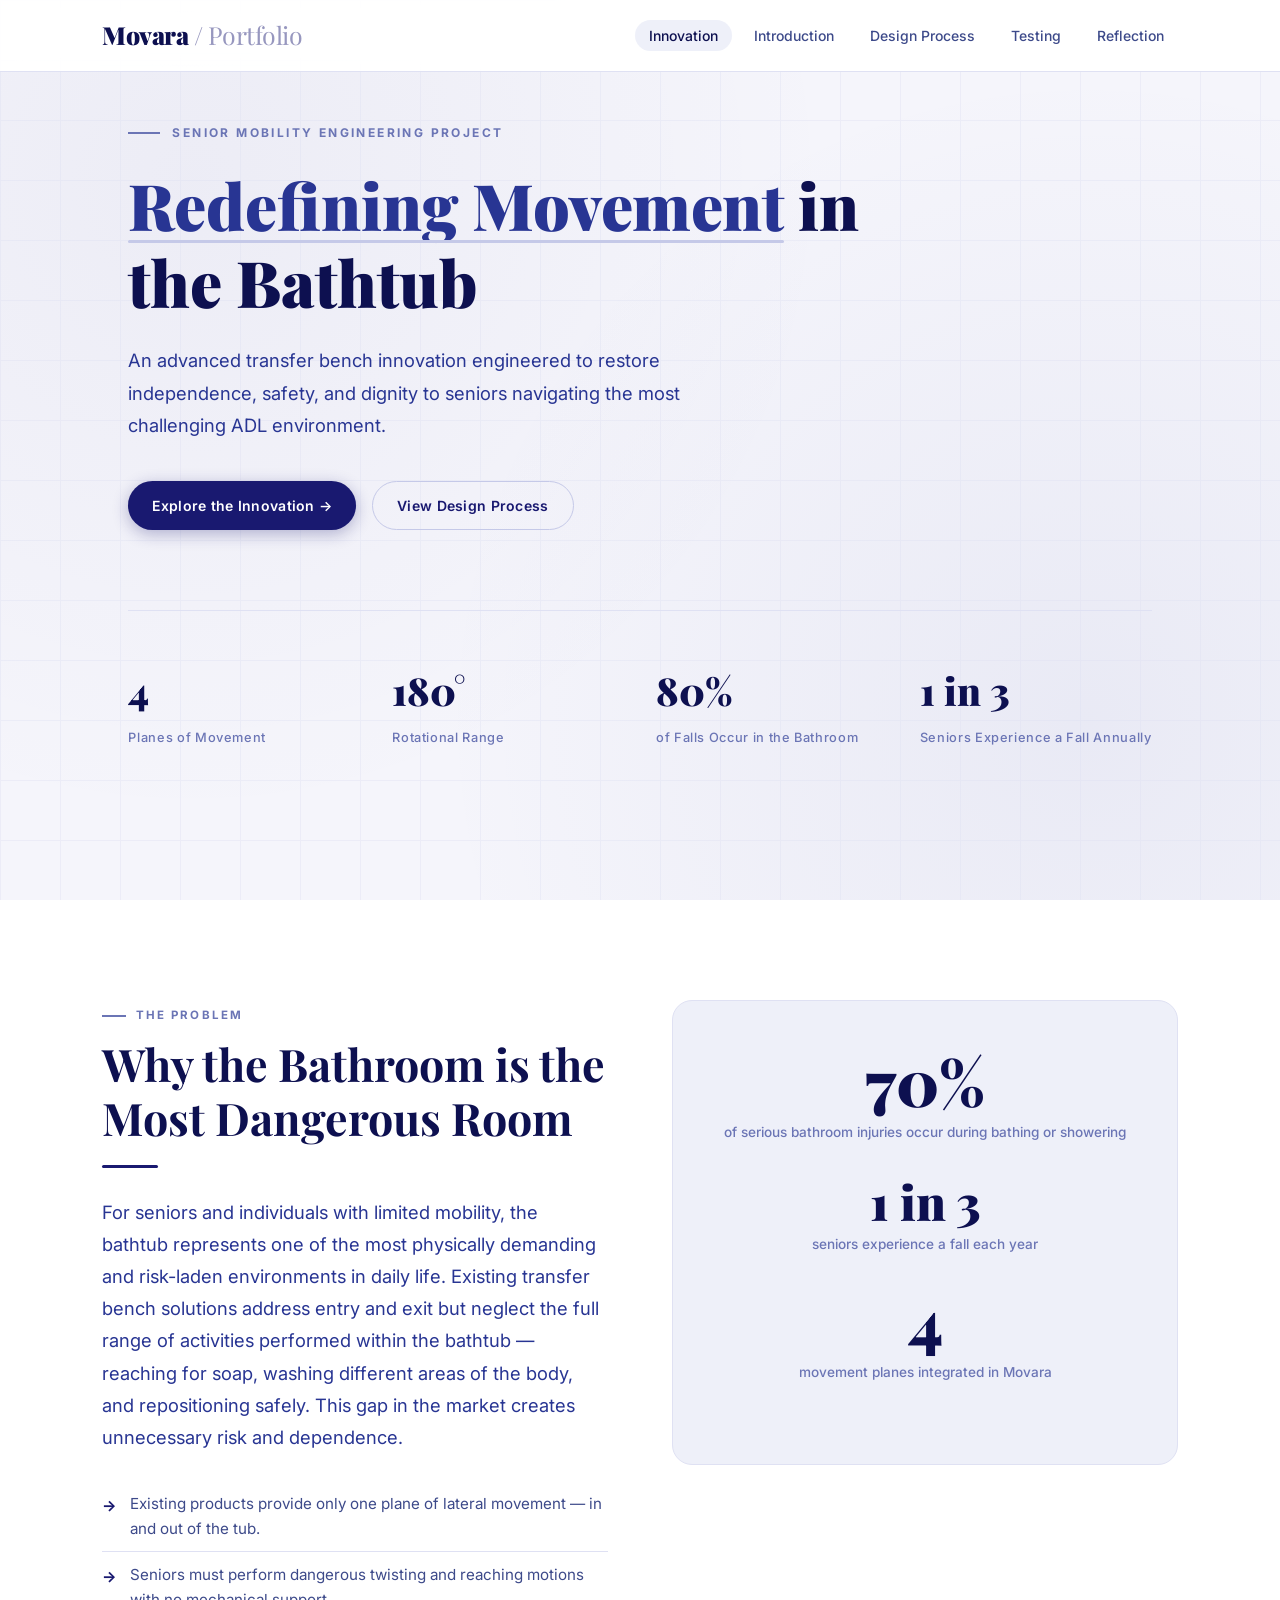
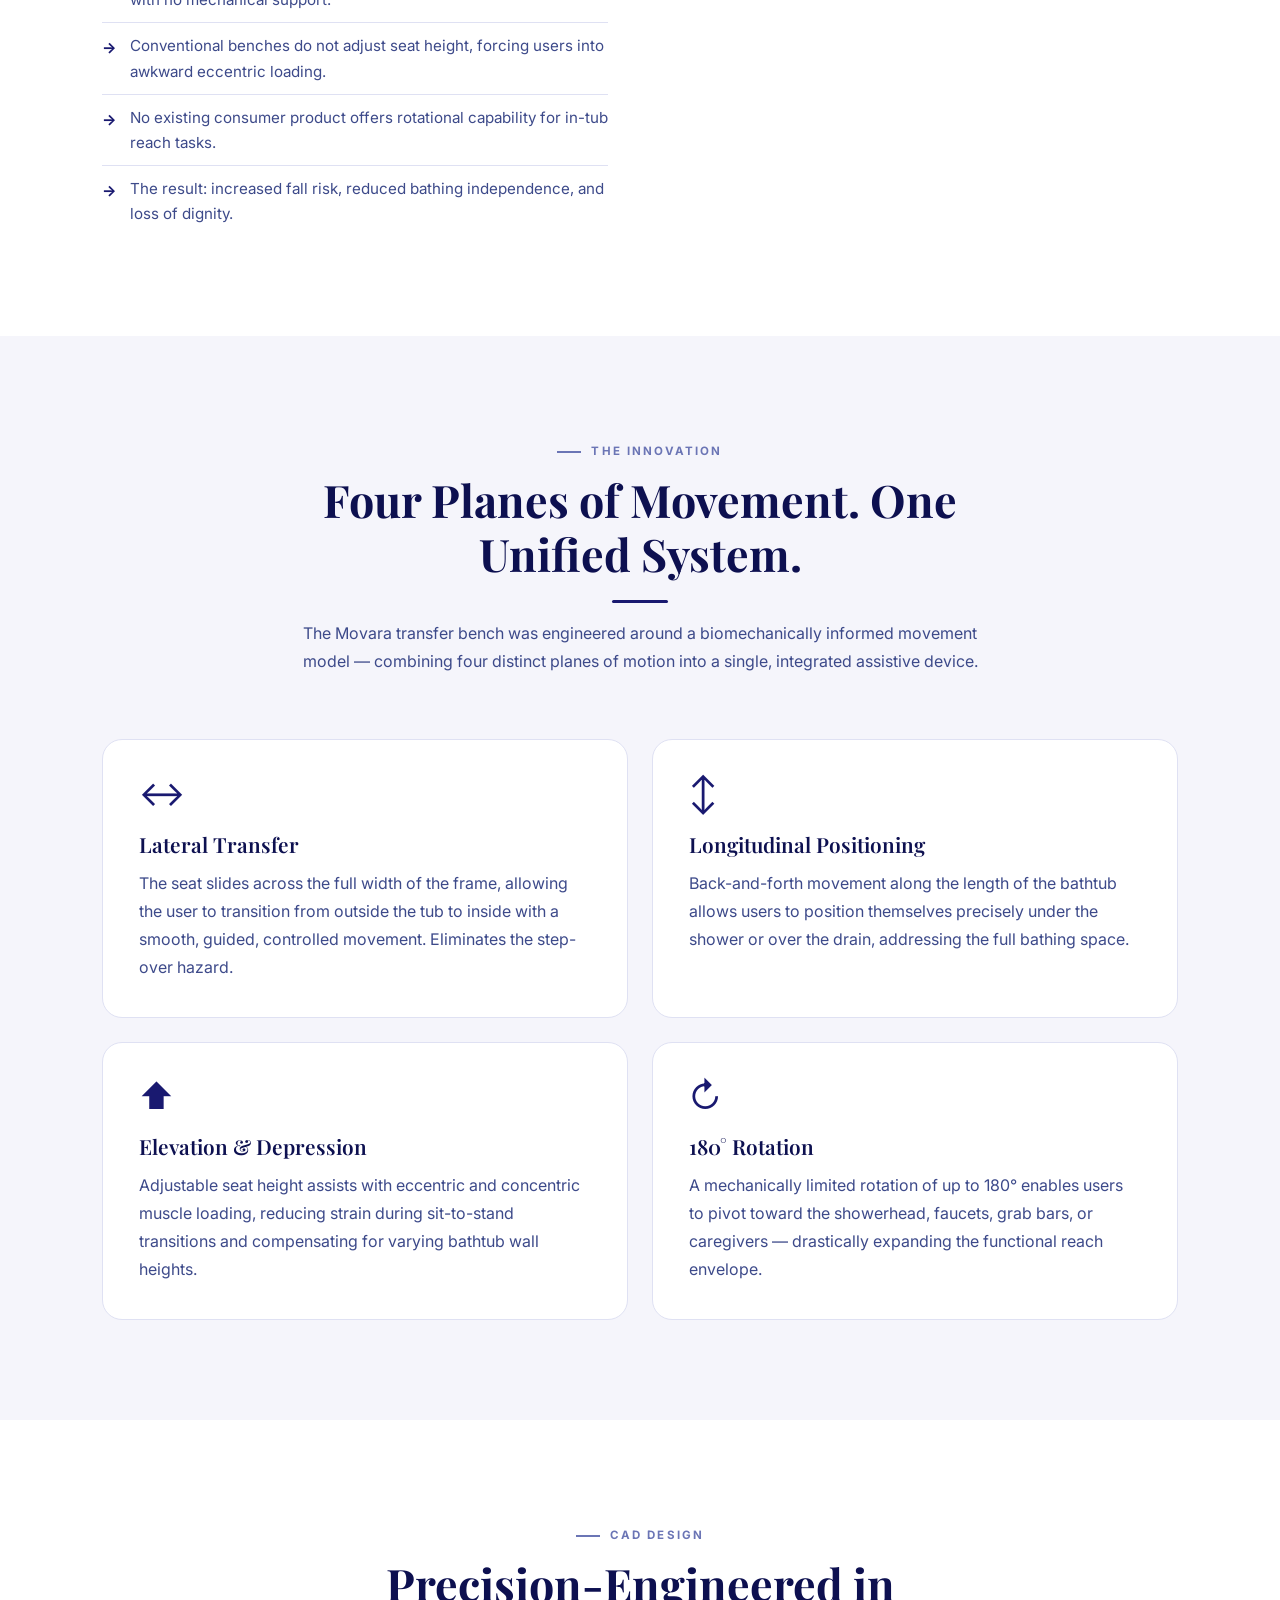
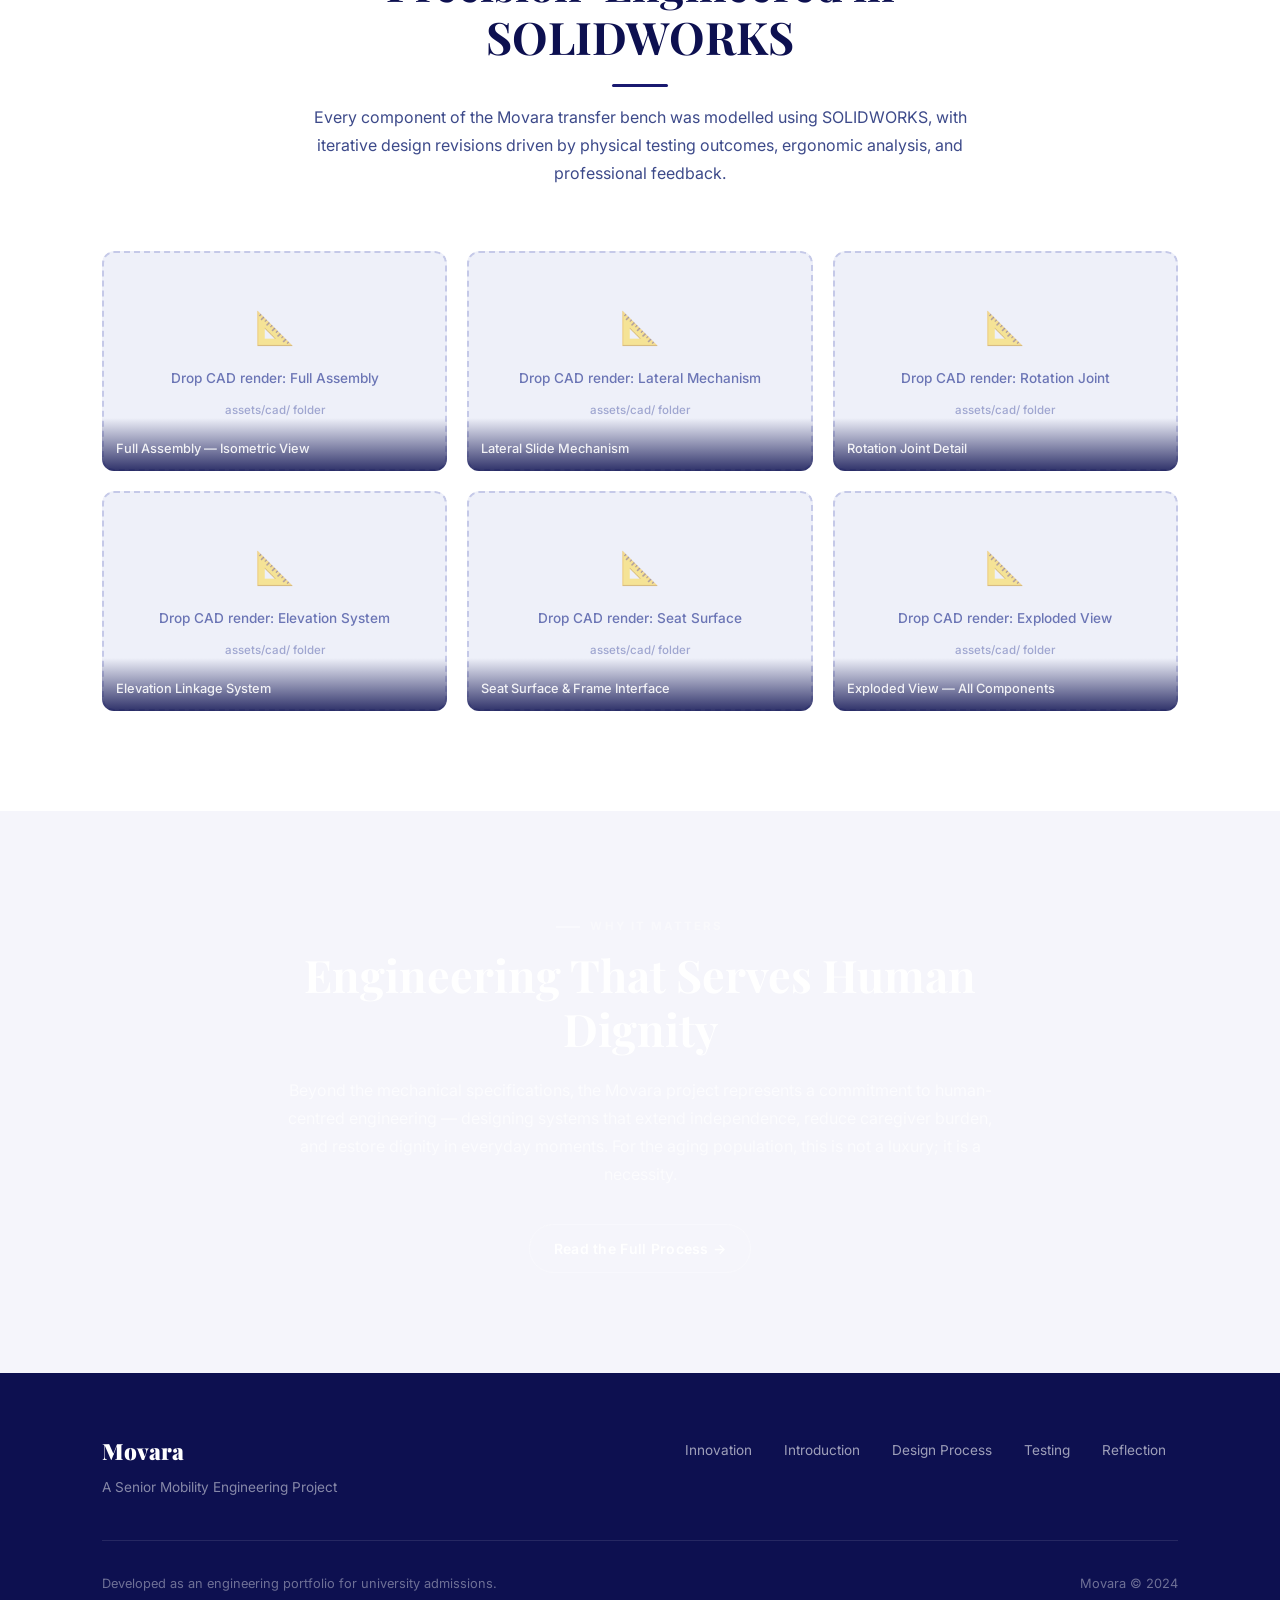
==== index.html @ e0eca7f0 "push 1" ====
<!DOCTYPE html>
<html lang="en">
<head>
  <meta charset="UTF-8" />
  <meta name="viewport" content="width=device-width, initial-scale=1.0" />
  <title>Movara — Advanced Bathtub Transfer Bench Innovation</title>
  <meta name="description" content="An advanced bathtub transfer bench providing lateral, longitudinal, elevation, and rotational movement to support senior mobility and independence." />
  <link rel="stylesheet" href="css/styles.css" />
  <style>
    /* ── Page 1 Specific Styles ── */
    .movement-grid { display: grid; grid-template-columns: repeat(2, 1fr); gap: 24px; }
    .movement-card {
      background: var(--white);
      border: 1px solid var(--border-soft);
      border-radius: var(--radius-lg);
      padding: 36px;
      position: relative;
      overflow: hidden;
      transition: transform 0.3s, box-shadow 0.3s;
    }
    .movement-card::before {
      content: '';
      position: absolute;
      top: 0; left: 0; right: 0;
      height: 3px;
      background: var(--midnight);
      transform: scaleX(0);
      transform-origin: left;
      transition: transform 0.4s ease;
    }
    .movement-card:hover::before { transform: scaleX(1); }
    .movement-card:hover { transform: translateY(-6px); box-shadow: var(--shadow-lg); }
    .movement-icon {
      font-size: 2.2rem;
      margin-bottom: 20px;
      display: block;
      line-height: 1;
    }
    .movement-card h3 { font-size: 1.3rem; margin-bottom: 12px; }

    .cad-gallery { display: grid; grid-template-columns: repeat(3, 1fr); gap: 20px; }
    .cad-item { position: relative; border-radius: var(--radius-md); overflow: hidden; }
    .cad-item img { width: 100%; height: 220px; object-fit: cover; display: block; }
    .cad-item .img-placeholder { height: 220px; }
    .cad-caption {
      position: absolute;
      bottom: 0; left: 0; right: 0;
      background: linear-gradient(transparent, rgba(13,16,80,0.85));
      color: rgba(255,255,255,0.9);
      font-size: 0.8rem;
      font-weight: 500;
      padding: 20px 14px 12px;
    }

    .problem-layout { display: grid; grid-template-columns: 1fr 1fr; gap: 64px; align-items: start; }
    .problem-visual {
      background: var(--bg-card);
      border: 1px solid var(--border-soft);
      border-radius: var(--radius-lg);
      padding: 48px 36px;
      text-align: center;
    }
    .problem-visual .big-num {
      font-family: var(--font-serif);
      font-size: 4rem;
      font-weight: 900;
      color: var(--midnight-deep);
      display: block;
      line-height: 1;
    }
    .problem-visual .big-label {
      font-size: 0.85rem;
      color: var(--muted);
      font-weight: 500;
      margin-top: 8px;
      margin-bottom: 32px;
    }

    .why-section {
      background: var(--midnight-deep);
      color: rgba(255,255,255,0.85);
      padding: var(--section-pad) 0;
    }
    .why-section h2 { color: #fff; }
    .why-section p  { color: rgba(255,255,255,0.65); }
    .why-section .section-label { color: rgba(255,255,255,0.4); }
    .why-section .section-label::before { background: rgba(255,255,255,0.4); }
    .why-section .btn-outline { color: #fff; border-color: rgba(255,255,255,0.3); }
    .why-section .btn-outline:hover { background: rgba(255,255,255,0.1); border-color: rgba(255,255,255,0.6); }

    @media (max-width: 768px) {
      .movement-grid, .cad-gallery, .problem-layout { grid-template-columns: 1fr; }
      .cad-gallery { grid-template-columns: repeat(2, 1fr); }
    }
    @media (max-width: 480px) { .cad-gallery { grid-template-columns: 1fr; } }
  </style>
</head>
<body>
  <nav id="nav" role="navigation" aria-label="Main navigation"></nav>

  <!-- HERO -->
  <section class="hero" id="home">
    <div class="hero-bg-pattern"></div>
    <div class="hero-grid-pattern"></div>
    <div class="container hero-content">
      <div class="hero-eyebrow" id="hero-eyebrow">Senior Mobility Engineering Project</div>
      <h1 id="hero-headline">Loading…</h1>
      <p class="lead hero-lead" id="hero-subheadline"></p>
      <div class="hero-cta" id="hero-cta"></div>
      <div class="hero-stats" id="hero-stats"></div>
    </div>
  </section>

  <!-- THE PROBLEM -->
  <section id="problem">
    <div class="container">
      <div class="problem-layout">
        <div data-reveal>
          <span class="section-label" id="problem-label"></span>
          <h2 id="problem-heading"></h2>
          <div class="divider left" style="margin-bottom:28px"></div>
          <p id="problem-body" class="lead" style="margin-bottom:28px;"></p>
          <ul class="feature-list" id="problem-points"></ul>
        </div>
        <div class="problem-visual" data-reveal data-reveal-delay="2">
          <span class="big-num" data-counter="80" data-suffix="%">0%</span>
          <p class="big-label">of serious bathroom injuries occur during bathing or showering</p>
          <span class="big-num" data-counter="1" data-suffix=" in 3" style="font-size:3rem">0</span>
          <p class="big-label">seniors experience a fall each year</p>
          <span class="big-num" data-counter="4">0</span>
          <p class="big-label">movement planes integrated in Movara</p>
        </div>
      </div>
    </div>
  </section>

  <!-- THE INNOVATION — 4 Movements -->
  <section id="innovation" style="background: var(--bg-soft);">
    <div class="container">
      <div class="section-header" data-reveal>
        <span class="section-label" id="movements-label"></span>
        <h2 id="movements-heading"></h2>
        <div class="divider"></div>
        <p id="movements-intro"></p>
      </div>
      <div class="movement-grid" id="movements-grid"></div>
    </div>
  </section>

  <!-- CAD Gallery -->
  <section id="cad">
    <div class="container">
      <div class="section-header" data-reveal>
        <span class="section-label" id="cad-label"></span>
        <h2 id="cad-heading"></h2>
        <div class="divider"></div>
        <p id="cad-body"></p>
      </div>
      <div class="cad-gallery" id="cad-gallery"></div>
    </div>
  </section>

  <!-- WHY IT MATTERS -->
  <section class="why-section" id="why">
    <div class="container">
      <div style="max-width:720px; margin:0 auto; text-align:center;" data-reveal>
        <span class="section-label" id="why-label"></span>
        <h2 id="why-heading" style="margin-bottom:20px;"></h2>
        <p id="why-body" style="margin-bottom:36px;"></p>
        <div id="why-cta"></div>
      </div>
    </div>
  </section>

  <footer id="footer"></footer>

  <script src="js/nav.js"></script>
  <script src="js/loader.js"></script>
  <script>
    buildNav('index.html');
    buildFooter();

    fetch('data/page1.json')
      .then(r => r.json())
      .then(d => {
        document.title = d.meta.title;
        document.querySelector('meta[name="description"]').content = d.meta.description;

        // Hero
        document.getElementById('hero-eyebrow').textContent = d.hero.eyebrow;
        document.getElementById('hero-headline').innerHTML =
          d.hero.headline.replace(/([A-Z][a-z]+ [A-Z][a-z]+)/, '<em>$1</em>');
        document.getElementById('hero-subheadline').textContent = d.hero.subheadline;
        document.getElementById('hero-cta').innerHTML = `
          <a class="btn btn-primary" href="${d.hero.cta_primary.href}">${d.hero.cta_primary.label} →</a>
          <a class="btn btn-outline" href="${d.hero.cta_secondary.href}">${d.hero.cta_secondary.label}</a>
        `;
        document.getElementById('hero-stats').innerHTML = d.stats.map(s => `
          <div>
            <span class="hero-stat-num" data-counter="${s.value}" data-suffix="${s.suffix}">0</span>
            <span class="hero-stat-label">${s.label}</span>
          </div>
        `).join('');

        // Problem
        document.getElementById('problem-label').textContent = d.problem.section_label;
        document.getElementById('problem-heading').textContent = d.problem.heading;
        document.getElementById('problem-body').textContent = d.problem.body;
        document.getElementById('problem-points').innerHTML = d.problem.points.map(p => `<li>${p}</li>`).join('');

        // Movements
        document.getElementById('movements-label').textContent = d.movements.section_label;
        document.getElementById('movements-heading').textContent = d.movements.heading;
        document.getElementById('movements-intro').textContent = d.movements.intro;
        document.getElementById('movements-grid').innerHTML = d.movements.cards.map((c, i) => `
          <div class="movement-card" data-reveal data-reveal-delay="${i + 1}">
            <span class="movement-icon">${c.icon}</span>
            <h3>${c.title}</h3>
            <p>${c.description}</p>
          </div>
        `).join('');

        // CAD Gallery
        document.getElementById('cad-label').textContent = d.cad_gallery.section_label;
        document.getElementById('cad-heading').textContent = d.cad_gallery.heading;
        document.getElementById('cad-body').textContent = d.cad_gallery.body;
        document.getElementById('cad-gallery').innerHTML = d.cad_gallery.images.map(img => {
          const tryImg = `
            <div class="cad-item" data-reveal>
              <img src="${img.src}" alt="${img.caption}"
                   onerror="this.style.display='none';this.nextElementSibling.style.display='flex';"
                   style="height:220px;object-fit:cover;width:100%;" />
              <div class="img-placeholder" style="height:220px;display:none;">
                <span class="ph-icon">📐</span>
                <span>${img.placeholder}</span>
                <span style="font-size:0.72rem;opacity:0.6;">assets/cad/ folder</span>
              </div>
              <div class="cad-caption">${img.caption}</div>
            </div>`;
          return tryImg;
        }).join('');

        // Why
        document.getElementById('why-label').textContent = d.why_it_matters.section_label;
        document.getElementById('why-heading').textContent = d.why_it_matters.heading;
        document.getElementById('why-body').textContent = d.why_it_matters.body;
        document.getElementById('why-cta').innerHTML = `
          <a class="btn btn-outline" href="${d.why_it_matters.cta.href}">${d.why_it_matters.cta.label} →</a>`;

        // Re-init animations after DOM update
        initReveal();
        initCounters();
      })
      .catch(err => console.error('Failed to load page1.json:', err));
  </script>
</body>
</html>
---- css/styles.css ----
/* =========================================================
   MOVARA — Global Design System
   White background + Midnight Blue typography
   ========================================================= */

@import url('https://fonts.googleapis.com/css2?family=Playfair+Display:wght@400;600;700;900&family=Inter:wght@300;400;500;600;700&display=swap');

/* ── CSS Variables ──────────────────────────────────────── */
:root {
  --bg:           #ffffff;
  --bg-soft:      #f5f5fb;
  --bg-card:      #eef0f9;
  --midnight:     #191970;
  --midnight-deep:#0d1050;
  --midnight-mid: #283593;
  --midnight-lt:  #3d4a8a;
  --muted:        #6b75b5;
  --muted-lt:     #9ba3cf;
  --border:       #c5c9e8;
  --border-soft:  #dfe1f3;
  --accent:       #191970;
  --accent-hover: #0d1050;
  --white:        #ffffff;

  --font-serif: 'Playfair Display', Georgia, serif;
  --font-sans:  'Inter', system-ui, sans-serif;

  --radius-sm: 6px;
  --radius-md: 12px;
  --radius-lg: 20px;

  --shadow-sm: 0 2px 8px rgba(25,25,112,0.08);
  --shadow-md: 0 6px 24px rgba(25,25,112,0.12);
  --shadow-lg: 0 16px 48px rgba(25,25,112,0.16);

  --nav-h: 72px;
  --section-pad: 100px;
  --max-w: 1140px;
}

/* ── Reset ──────────────────────────────────────────────── */
*, *::before, *::after { box-sizing: border-box; margin: 0; padding: 0; }
html { scroll-behavior: smooth; font-size: 16px; }

body {
  font-family: var(--font-sans);
  background: var(--bg);
  color: var(--midnight);
  line-height: 1.65;
  -webkit-font-smoothing: antialiased;
}

img { max-width: 100%; display: block; }
a  { color: inherit; text-decoration: none; }

/* ── Typography ─────────────────────────────────────────── */
h1, h2, h3, h4, h5 {
  font-family: var(--font-serif);
  color: var(--midnight-deep);
  line-height: 1.2;
}
h1 { font-size: clamp(2.4rem, 5vw, 4rem); font-weight: 900; }
h2 { font-size: clamp(1.8rem, 3.5vw, 2.8rem); font-weight: 700; }
h3 { font-size: clamp(1.3rem, 2.5vw, 1.8rem); font-weight: 600; }
h4 { font-size: 1.15rem; font-weight: 600; }
h5 { font-size: 1rem; font-weight: 600; }

p  { color: var(--midnight-lt); font-size: 1.0rem; line-height: 1.75; }
p.lead { font-size: 1.15rem; color: var(--midnight-mid); font-weight: 400; }

.section-label {
  display: inline-block;
  font-family: var(--font-sans);
  font-size: 0.72rem;
  font-weight: 700;
  letter-spacing: 0.18em;
  text-transform: uppercase;
  color: var(--muted);
  margin-bottom: 0.75rem;
}
.section-label::before {
  content: '';
  display: inline-block;
  width: 24px; height: 2px;
  background: var(--muted);
  vertical-align: middle;
  margin-right: 10px;
}

/* ── Layout ─────────────────────────────────────────────── */
.container {
  max-width: var(--max-w);
  margin: 0 auto;
  padding: 0 32px;
}
section { padding: var(--section-pad) 0; }
section:nth-child(even) { background: var(--bg-soft); }

.two-col {
  display: grid;
  grid-template-columns: 1fr 1fr;
  gap: 48px;
  align-items: start;
}
.three-col {
  display: grid;
  grid-template-columns: repeat(3, 1fr);
  gap: 32px;
}
.four-col {
  display: grid;
  grid-template-columns: repeat(4, 1fr);
  gap: 24px;
}

/* ── Navigation ─────────────────────────────────────────── */
#nav {
  position: fixed;
  top: 0; left: 0; right: 0;
  height: var(--nav-h);
  background: rgba(255,255,255,0.95);
  backdrop-filter: blur(12px);
  -webkit-backdrop-filter: blur(12px);
  border-bottom: 1px solid var(--border-soft);
  z-index: 1000;
  display: flex;
  align-items: center;
}
#nav .container {
  display: flex;
  align-items: center;
  justify-content: space-between;
  width: 100%;
}
.nav-brand {
  font-family: var(--font-serif);
  font-size: 1.55rem;
  font-weight: 900;
  color: var(--midnight-deep);
  letter-spacing: -0.5px;
}
.nav-brand span {
  color: var(--midnight);
  opacity: 0.45;
  font-weight: 400;
}
.nav-links {
  display: flex;
  align-items: center;
  gap: 8px;
  list-style: none;
}
.nav-links a {
  font-size: 0.875rem;
  font-weight: 500;
  color: var(--midnight-lt);
  padding: 7px 14px;
  border-radius: 50px;
  transition: background 0.2s, color 0.2s;
}
.nav-links a:hover,
.nav-links a.active {
  background: var(--bg-card);
  color: var(--midnight-deep);
}
.nav-toggle {
  display: none;
  background: none;
  border: none;
  cursor: pointer;
  flex-direction: column;
  gap: 5px;
  padding: 8px;
}
.nav-toggle span {
  display: block;
  width: 24px; height: 2px;
  background: var(--midnight);
  border-radius: 2px;
  transition: all 0.3s;
}

/* ── Hero ───────────────────────────────────────────────── */
.hero {
  min-height: 100vh;
  display: flex;
  align-items: center;
  padding-top: var(--nav-h);
  position: relative;
  overflow: hidden;
}
.hero-bg-pattern {
  position: absolute;
  inset: 0;
  background-image:
    radial-gradient(circle at 15% 20%, rgba(25,25,112,0.04) 0%, transparent 50%),
    radial-gradient(circle at 85% 80%, rgba(40,53,147,0.06) 0%, transparent 50%);
  pointer-events: none;
}
.hero-grid-pattern {
  position: absolute;
  inset: 0;
  background-image:
    linear-gradient(var(--border-soft) 1px, transparent 1px),
    linear-gradient(90deg, var(--border-soft) 1px, transparent 1px);
  background-size: 60px 60px;
  opacity: 0.4;
  pointer-events: none;
}
.hero-content { position: relative; z-index: 1; }
.hero-eyebrow {
  font-size: 0.75rem;
  font-weight: 700;
  letter-spacing: 0.2em;
  text-transform: uppercase;
  color: var(--muted);
  margin-bottom: 1.5rem;
  display: flex;
  align-items: center;
  gap: 12px;
}
.hero-eyebrow::before {
  content: '';
  display: inline-block;
  width: 32px; height: 2px;
  background: var(--muted);
}
.hero h1 { margin-bottom: 1.5rem; max-width: 800px; }
.hero h1 em {
  font-style: normal;
  color: var(--midnight-mid);
  position: relative;
}
.hero h1 em::after {
  content: '';
  position: absolute;
  bottom: 4px; left: 0; right: 0;
  height: 3px;
  background: var(--border);
  border-radius: 2px;
}
.hero-lead { max-width: 580px; margin-bottom: 2.5rem; }
.hero-cta { display: flex; gap: 16px; flex-wrap: wrap; }
.hero-stats {
  margin-top: 80px;
  padding-top: 48px;
  border-top: 1px solid var(--border-soft);
  display: grid;
  grid-template-columns: repeat(4, 1fr);
  gap: 32px;
}
.hero-stat-num {
  font-family: var(--font-serif);
  font-size: 2.4rem;
  font-weight: 900;
  color: var(--midnight-deep);
  display: block;
}
.hero-stat-label {
  font-size: 0.8rem;
  font-weight: 500;
  color: var(--muted);
  letter-spacing: 0.05em;
}

/* ── Buttons ────────────────────────────────────────────── */
.btn {
  display: inline-flex;
  align-items: center;
  gap: 8px;
  font-family: var(--font-sans);
  font-size: 0.875rem;
  font-weight: 600;
  padding: 12px 24px;
  border-radius: 50px;
  border: none;
  cursor: pointer;
  transition: all 0.25s;
  letter-spacing: 0.02em;
  text-decoration: none;
}
.btn-primary {
  background: var(--midnight);
  color: #fff;
  box-shadow: 0 4px 16px rgba(25,25,112,0.3);
}
.btn-primary:hover {
  background: var(--midnight-deep);
  transform: translateY(-2px);
  box-shadow: 0 8px 24px rgba(25,25,112,0.4);
}
.btn-outline {
  background: transparent;
  color: var(--midnight);
  border: 1.5px solid var(--border);
}
.btn-outline:hover {
  background: var(--bg-card);
  border-color: var(--midnight);
  transform: translateY(-2px);
}

/* ── Cards ──────────────────────────────────────────────── */
.card {
  background: var(--white);
  border: 1px solid var(--border-soft);
  border-radius: var(--radius-lg);
  padding: 32px;
  box-shadow: var(--shadow-sm);
  transition: transform 0.3s, box-shadow 0.3s;
}
.card:hover {
  transform: translateY(-4px);
  box-shadow: var(--shadow-md);
}
.card-icon {
  width: 52px; height: 52px;
  background: var(--bg-card);
  border-radius: var(--radius-md);
  display: flex;
  align-items: center;
  justify-content: center;
  margin-bottom: 20px;
  font-size: 1.4rem;
}
.card h4 { margin-bottom: 10px; color: var(--midnight-deep); }
.card p  { font-size: 0.9rem; }

/* ── Section Headers ────────────────────────────────────── */
.section-header { text-align: center; max-width: 680px; margin: 0 auto 64px; }
.section-header p { margin-top: 16px; }

/* ── Divider ────────────────────────────────────────────── */
.divider {
  width: 56px; height: 3px;
  background: var(--midnight);
  border-radius: 3px;
  margin: 20px auto 0;
}
.divider.left { margin-left: 0; }

/* ── Image Placeholders ─────────────────────────────────── */
.img-placeholder {
  background: var(--bg-card);
  border: 2px dashed var(--border);
  border-radius: var(--radius-md);
  display: flex;
  flex-direction: column;
  align-items: center;
  justify-content: center;
  gap: 12px;
  color: var(--muted);
  font-size: 0.85rem;
  font-weight: 500;
  text-align: center;
  padding: 24px;
}
.img-placeholder .ph-icon { font-size: 2rem; opacity: 0.5; }

/* ── Tables ─────────────────────────────────────────────── */
.table-wrap { overflow-x: auto; border-radius: var(--radius-md); border: 1px solid var(--border-soft); }
table { width: 100%; border-collapse: collapse; font-size: 0.9rem; }
thead { background: var(--midnight); color: #fff; }
thead th { padding: 14px 20px; font-weight: 600; font-family: var(--font-sans); text-align: left; }
tbody tr { border-bottom: 1px solid var(--border-soft); transition: background 0.15s; }
tbody tr:last-child { border-bottom: none; }
tbody tr:hover { background: var(--bg-card); }
tbody td { padding: 13px 20px; color: var(--midnight-lt); vertical-align: top; }
tbody td:first-child { color: var(--midnight); font-weight: 500; }

/* ── Quote / Testimonial ────────────────────────────────── */
.quote-card {
  background: var(--bg-soft);
  border-left: 4px solid var(--midnight);
  border-radius: 0 var(--radius-md) var(--radius-md) 0;
  padding: 28px 32px;
  position: relative;
}
.quote-card::before {
  content: '\201C';
  position: absolute;
  top: -10px; left: 24px;
  font-family: var(--font-serif);
  font-size: 5rem;
  color: var(--border);
  line-height: 1;
}
.quote-text {
  font-style: italic;
  color: var(--midnight-mid);
  font-size: 1.0rem;
  margin-bottom: 16px;
  margin-top: 24px;
}
.quote-author {
  display: flex;
  align-items: center;
  gap: 12px;
}
.quote-avatar {
  width: 44px; height: 44px;
  border-radius: 50%;
  background: var(--bg-card);
  border: 2px solid var(--border);
  display: flex; align-items: center; justify-content: center;
  font-size: 1.1rem;
}
.quote-name { font-weight: 600; font-size: 0.9rem; color: var(--midnight); }
.quote-role { font-size: 0.78rem; color: var(--muted); }

/* ── Timeline ───────────────────────────────────────────── */
.timeline { position: relative; padding-left: 32px; }
.timeline::before {
  content: '';
  position: absolute;
  left: 0; top: 8px; bottom: 8px;
  width: 2px;
  background: var(--border);
}
.timeline-item { position: relative; margin-bottom: 40px; }
.timeline-item::before {
  content: '';
  position: absolute;
  left: -38px; top: 6px;
  width: 12px; height: 12px;
  border-radius: 50%;
  background: var(--midnight);
  border: 3px solid var(--white);
  box-shadow: 0 0 0 2px var(--midnight);
}
.timeline-date {
  font-size: 0.75rem;
  font-weight: 700;
  letter-spacing: 0.1em;
  text-transform: uppercase;
  color: var(--muted);
  margin-bottom: 6px;
}
.timeline-item h4 { margin-bottom: 8px; }

/* ── Badge / Tag ────────────────────────────────────────── */
.tag {
  display: inline-block;
  font-size: 0.72rem;
  font-weight: 600;
  letter-spacing: 0.08em;
  text-transform: uppercase;
  color: var(--midnight-mid);
  background: var(--bg-card);
  border: 1px solid var(--border);
  border-radius: 50px;
  padding: 4px 12px;
}

/* ── Progress / Risk Indicators ─────────────────────────── */
.severity-high   { color: #c0392b; font-weight: 600; }
.severity-medium { color: #d4780a; font-weight: 600; }
.severity-low    { color: #27ae60; font-weight: 600; }
.rpn-badge {
  display: inline-block;
  min-width: 36px;
  text-align: center;
  padding: 2px 8px;
  border-radius: 4px;
  font-size: 0.8rem;
  font-weight: 700;
}
.rpn-high   { background: #fde8e8; color: #c0392b; }
.rpn-medium { background: #fef3e2; color: #d4780a; }
.rpn-low    { background: #e8f8ef; color: #27ae60; }

/* ── Feature List ───────────────────────────────────────── */
.feature-list { list-style: none; }
.feature-list li {
  padding: 10px 0;
  border-bottom: 1px solid var(--border-soft);
  display: flex;
  gap: 14px;
  align-items: flex-start;
  color: var(--midnight-lt);
  font-size: 0.95rem;
}
.feature-list li:last-child { border-bottom: none; }
.feature-list li::before {
  content: '→';
  color: var(--midnight);
  font-weight: 700;
  flex-shrink: 0;
  margin-top: 2px;
}

/* ── Expandable / Accordion ─────────────────────────────── */
.accordion-item {
  border: 1px solid var(--border-soft);
  border-radius: var(--radius-md);
  margin-bottom: 12px;
  overflow: hidden;
  transition: box-shadow 0.2s;
}
.accordion-item:hover { box-shadow: var(--shadow-sm); }
.accordion-header {
  display: flex;
  justify-content: space-between;
  align-items: center;
  padding: 20px 24px;
  cursor: pointer;
  background: var(--white);
  transition: background 0.2s;
}
.accordion-header:hover { background: var(--bg-soft); }
.accordion-header h4 { margin: 0; }
.accordion-arrow {
  width: 24px; height: 24px;
  border: 1.5px solid var(--border);
  border-radius: 50%;
  display: flex; align-items: center; justify-content: center;
  font-size: 0.75rem;
  color: var(--muted);
  flex-shrink: 0;
  transition: transform 0.3s, background 0.2s;
}
.accordion-item.open .accordion-arrow {
  transform: rotate(180deg);
  background: var(--midnight);
  border-color: var(--midnight);
  color: white;
}
.accordion-body {
  display: none;
  padding: 0 24px 24px;
  background: var(--white);
}
.accordion-item.open .accordion-body { display: block; }

/* ── Reflection Grid ────────────────────────────────────── */
.reflection-col {
  background: var(--white);
  border: 1px solid var(--border-soft);
  border-radius: var(--radius-lg);
  padding: 36px;
}
.reflection-col .col-label {
  font-size: 0.72rem;
  font-weight: 700;
  letter-spacing: 0.15em;
  text-transform: uppercase;
  color: var(--muted);
  margin-bottom: 20px;
  display: flex;
  align-items: center;
  gap: 10px;
}
.reflection-col .col-label span { font-size: 1.2rem; }

/* ── Page Footer ────────────────────────────────────────── */
#footer {
  background: var(--midnight-deep);
  color: rgba(255,255,255,0.75);
  padding: 60px 0 36px;
}
.footer-top {
  display: flex;
  justify-content: space-between;
  align-items: flex-start;
  gap: 32px;
  padding-bottom: 40px;
  border-bottom: 1px solid rgba(255,255,255,0.1);
  margin-bottom: 32px;
}
.footer-brand {
  font-family: var(--font-serif);
  font-size: 1.4rem;
  font-weight: 900;
  color: #fff;
}
.footer-brand p {
  color: rgba(255,255,255,0.5);
  font-family: var(--font-sans);
  font-size: 0.85rem;
  font-weight: 400;
  margin-top: 6px;
}
.footer-nav { display: flex; gap: 8px; flex-wrap: wrap; }
.footer-nav a {
  font-size: 0.85rem;
  color: rgba(255,255,255,0.6);
  padding: 6px 12px;
  border-radius: 4px;
  transition: color 0.2s;
}
.footer-nav a:hover { color: #fff; }
.footer-bottom {
  display: flex;
  justify-content: space-between;
  align-items: center;
  font-size: 0.8rem;
  color: rgba(255,255,255,0.4);
}

/* ── Page Banner (sub-pages) ────────────────────────────── */
.page-banner {
  padding: calc(var(--nav-h) + 60px) 0 60px;
  background: var(--bg-soft);
  border-bottom: 1px solid var(--border-soft);
}
.page-banner h1 { font-size: clamp(2rem, 4vw, 3rem); margin-bottom: 16px; }
.page-banner p.lead { max-width: 640px; }

/* ── Scroll Animations ──────────────────────────────────── */
[data-reveal] {
  opacity: 0;
  transform: translateY(28px);
  transition: opacity 0.6s ease, transform 0.6s ease;
}
[data-reveal].visible {
  opacity: 1;
  transform: none;
}
[data-reveal-delay="1"] { transition-delay: 0.1s; }
[data-reveal-delay="2"] { transition-delay: 0.2s; }
[data-reveal-delay="3"] { transition-delay: 0.3s; }
[data-reveal-delay="4"] { transition-delay: 0.4s; }

/* ── Responsive ─────────────────────────────────────────── */
@media (max-width: 1024px) {
  .four-col { grid-template-columns: repeat(2, 1fr); }
  .hero-stats { grid-template-columns: repeat(2, 1fr); }
}
@media (max-width: 768px) {
  :root { --section-pad: 64px; }
  .container { padding: 0 20px; }
  .two-col, .three-col, .four-col { grid-template-columns: 1fr; }
  .hero-stats { grid-template-columns: 1fr 1fr; }
  .nav-links { display: none; flex-direction: column; position: absolute;
    top: var(--nav-h); left: 0; right: 0; background: var(--white);
    padding: 20px; border-bottom: 1px solid var(--border-soft); gap: 4px; }
  .nav-links.open { display: flex; }
  .nav-toggle { display: flex; }
  .footer-top { flex-direction: column; }
  .footer-bottom { flex-direction: column; gap: 8px; text-align: center; }
}
@media (max-width: 480px) {
  .hero-stats { grid-template-columns: 1fr; }
  .hero-cta { flex-direction: column; }
}
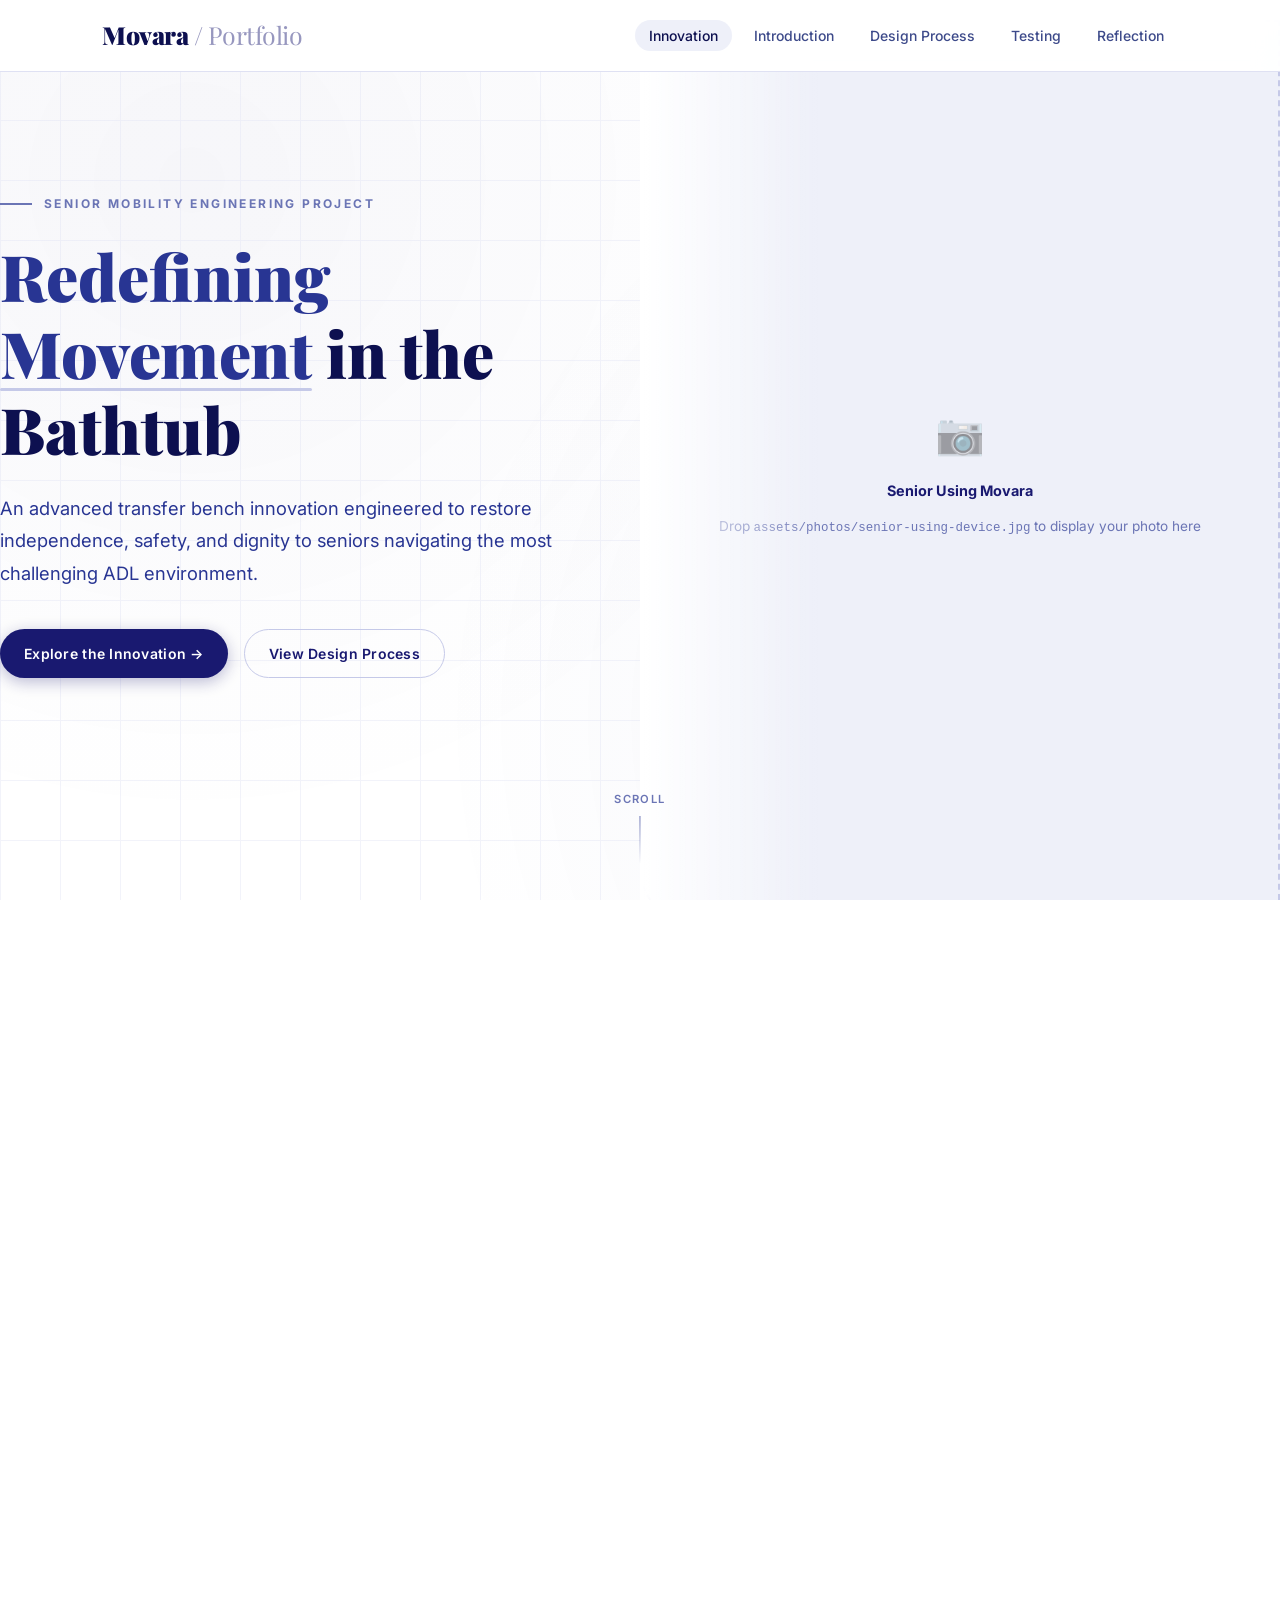
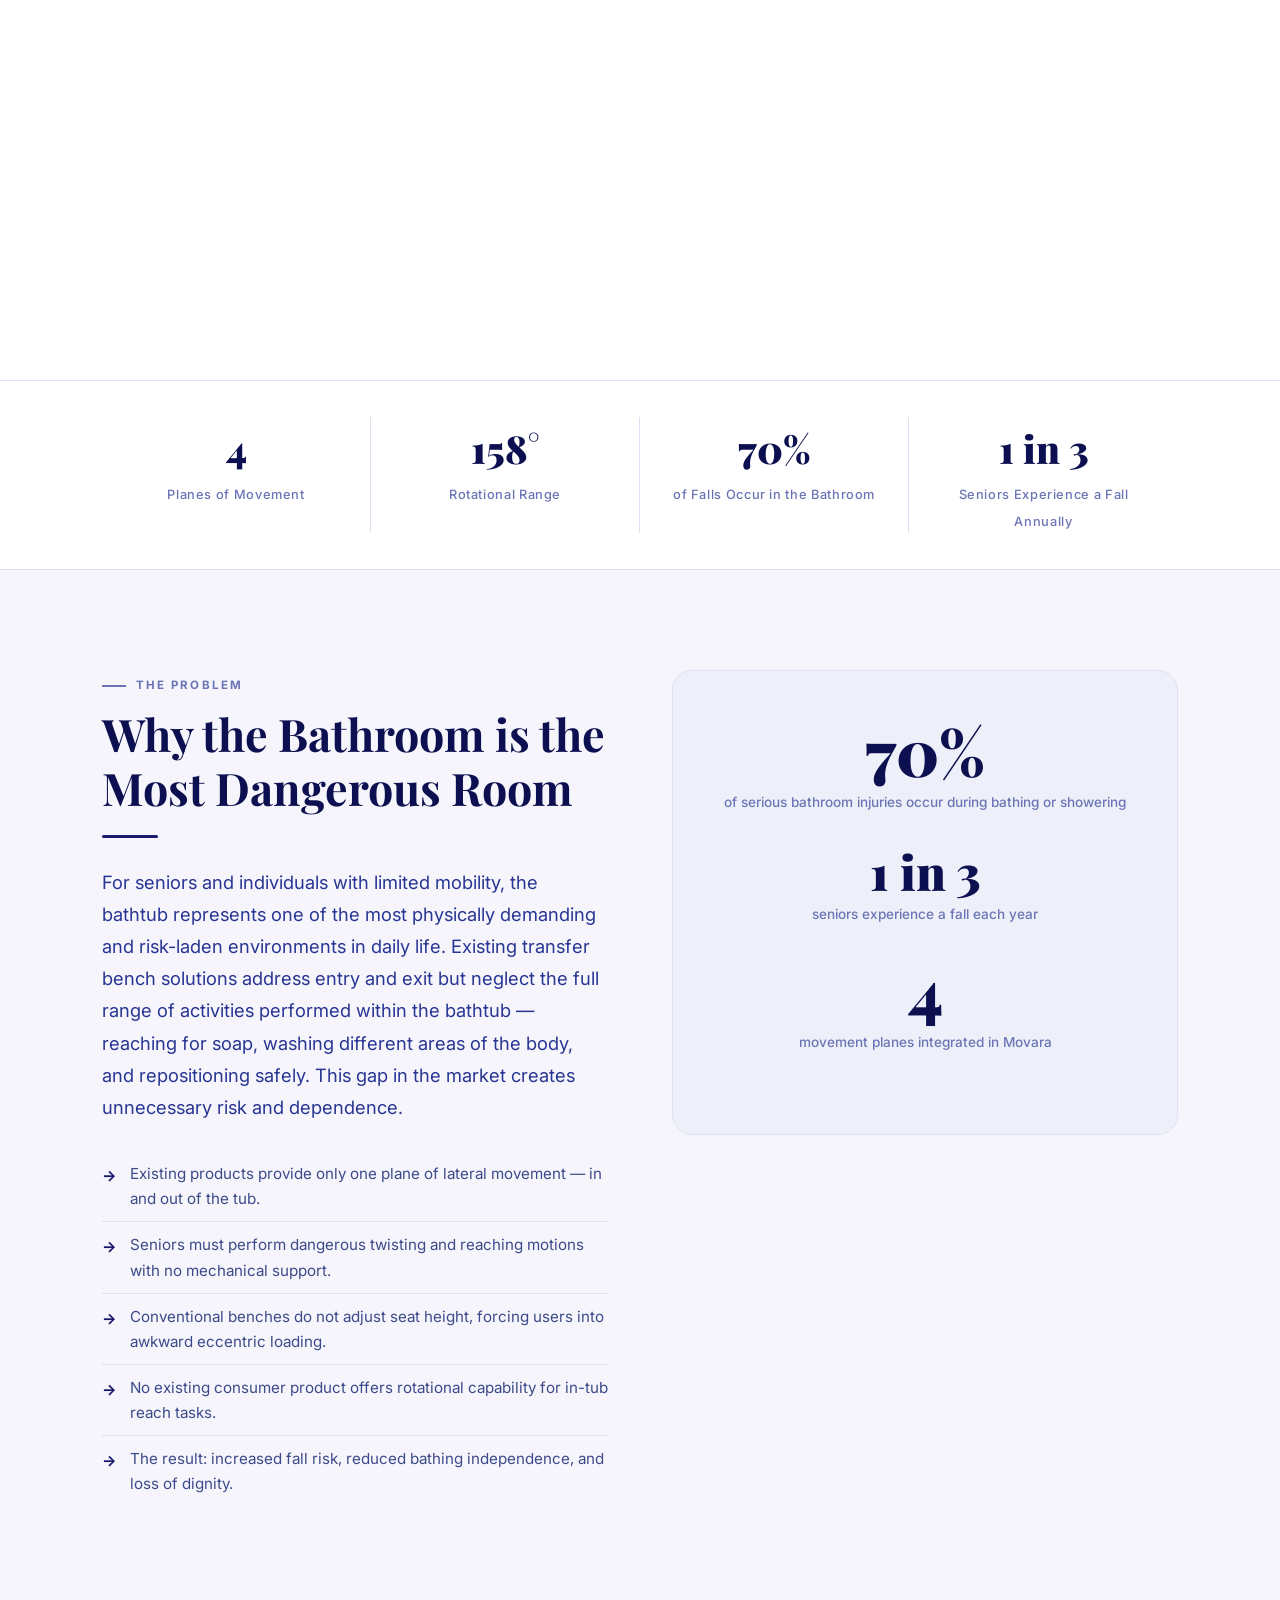
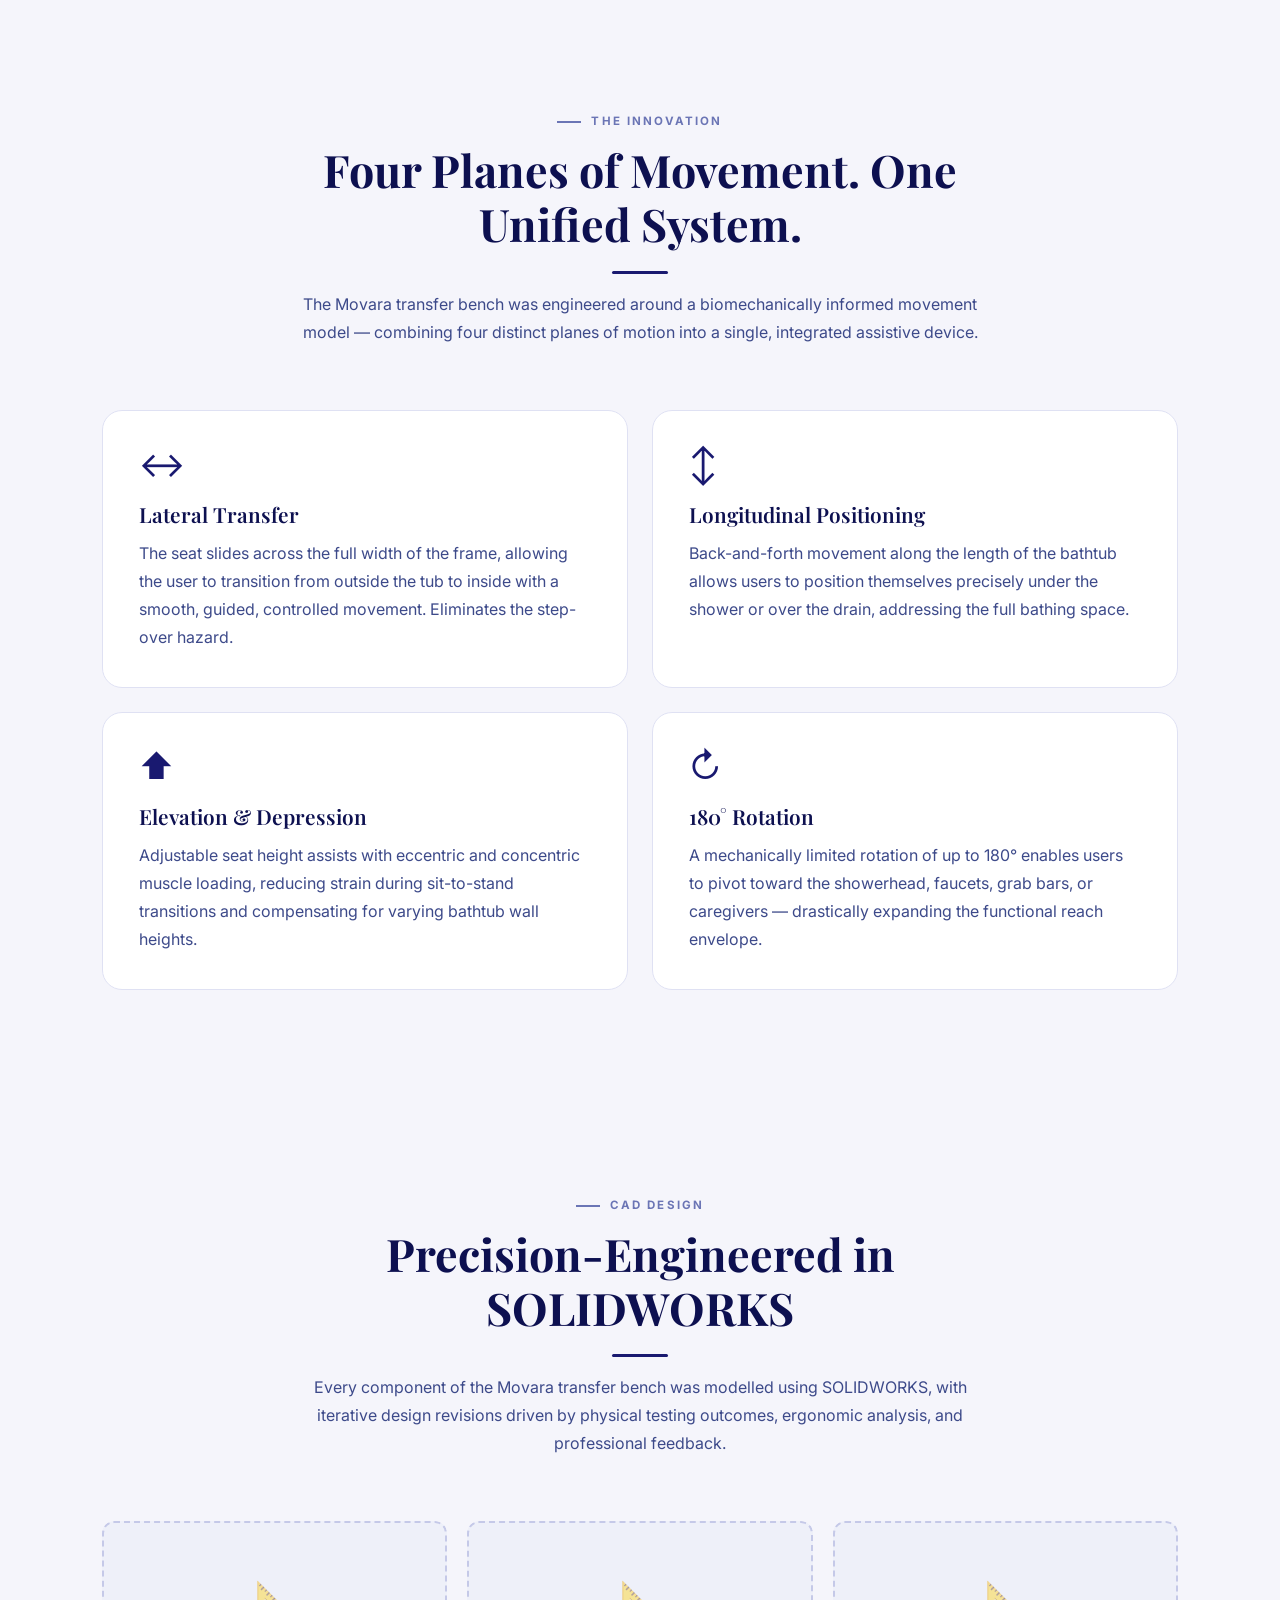
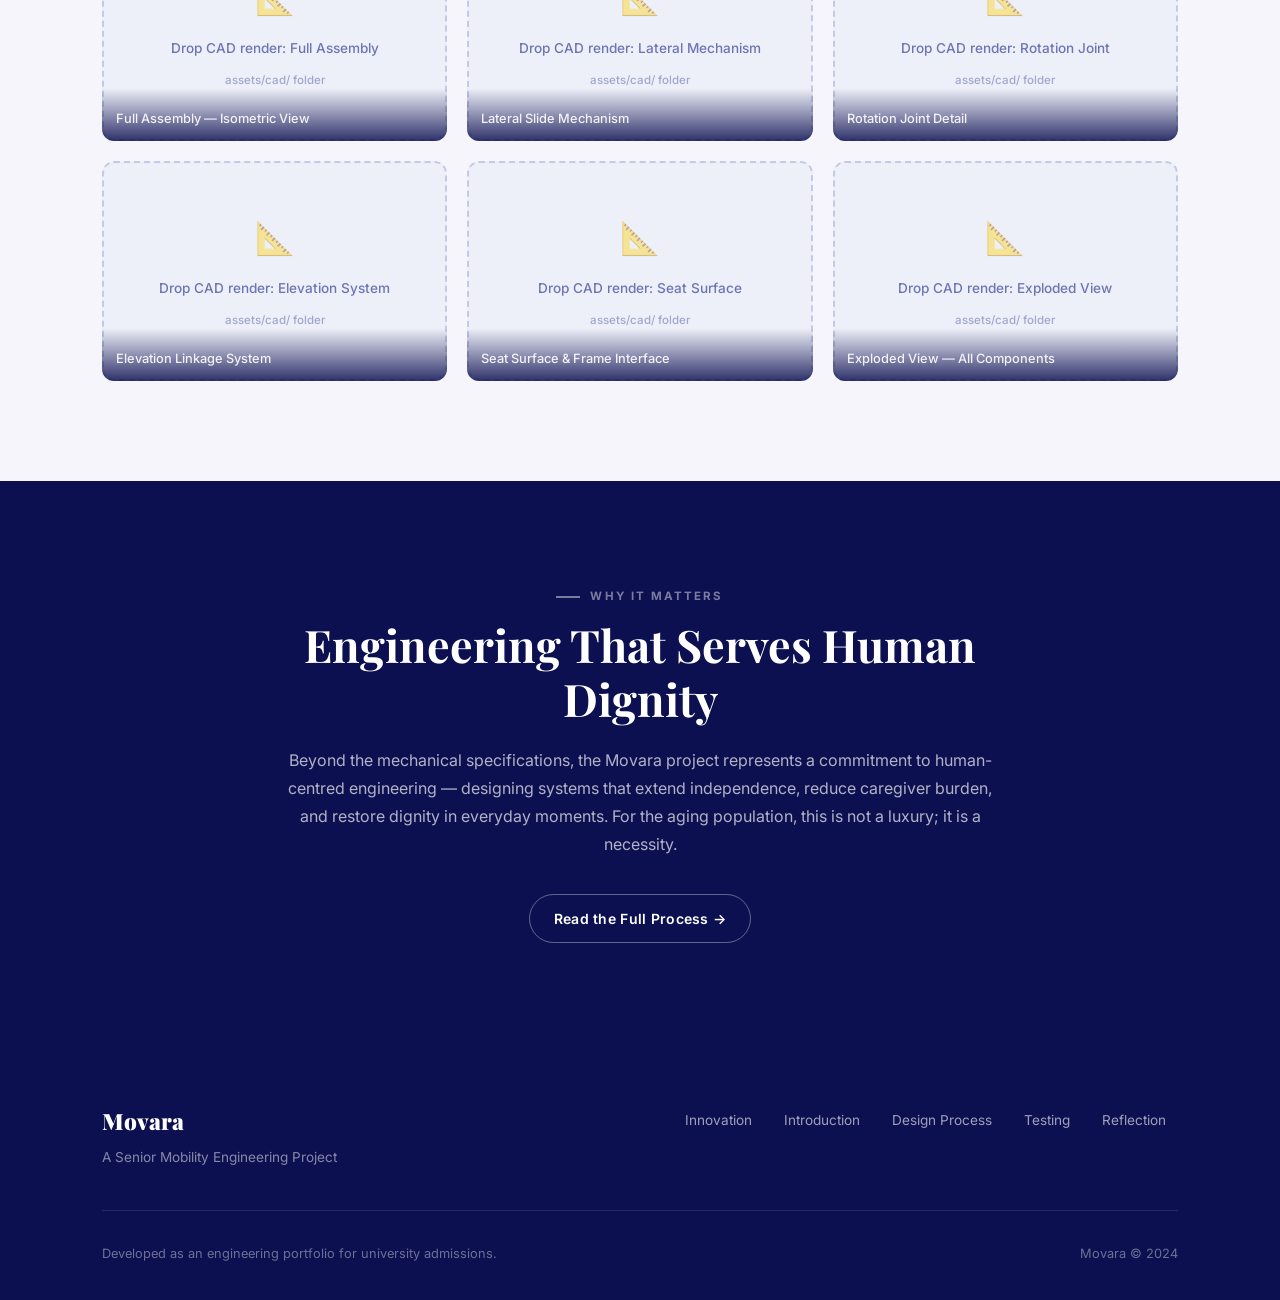
==== commit 073041e5: "push2" ====
--- a/index.html
+++ b/index.html
@@ -8,6 +8,155 @@
   <link rel="stylesheet" href="css/styles.css" />
   <style>
     /* ── Page 1 Specific Styles ── */
+
+    /* ── Scroll-Zoom Hero ──────────────────────────────── */
+    .hero-scroll-wrapper {
+      position: relative;
+      height: 220vh;          /* tall scroll track */
+    }
+    .hero {
+      position: sticky;
+      top: 0;
+      height: 100vh;
+      min-height: unset;
+      display: grid;
+      grid-template-columns: 1fr 1fr;
+      align-items: center;
+      overflow: hidden;
+      padding-top: var(--nav-h);
+    }
+    .hero-left {
+      position: relative;
+      z-index: 2;
+      padding: 60px 0 60px 0;
+    }
+    /* Right panel: the zoom stage */
+    .hero-right {
+      position: absolute;
+      right: 0; top: 0; bottom: 0;
+      width: 50%;
+      overflow: hidden;
+      pointer-events: none;
+    }
+    .hero-photo-inner {
+      position: absolute;
+      inset: 0;
+      display: flex;
+      align-items: center;
+      justify-content: center;
+      will-change: transform;
+      transition: transform 0.05s linear;
+    }
+    .hero-photo {
+      width: 100%;
+      height: 100%;
+      object-fit: cover;
+      object-position: center top;
+      display: block;
+      border-radius: 0 0 0 48px;
+      transform-origin: center center;
+      transition: border-radius 0.4s ease;
+    }
+    /* Overlay gradient on the left edge of the photo so it blends */
+    .hero-right::before {
+      content: '';
+      position: absolute;
+      inset: 0;
+      left: 0;
+      width: 180px;
+      background: linear-gradient(to right, var(--bg) 0%, transparent 100%);
+      z-index: 2;
+      pointer-events: none;
+    }
+    /* Placeholder shown when no photo available */
+    .hero-photo-placeholder {
+      width: 100%; height: 100%;
+      background: var(--bg-card);
+      border: 2px dashed var(--border);
+      border-radius: 0 0 0 48px;
+      display: flex;
+      flex-direction: column;
+      align-items: center;
+      justify-content: center;
+      gap: 12px;
+      color: var(--muted);
+      font-size: 0.85rem;
+      text-align: center;
+      padding: 32px;
+    }
+    .hero-photo-placeholder .ph-icon { font-size: 2.5rem; opacity: 0.4; }
+    /* Zoom label badge */
+    .zoom-badge {
+      position: absolute;
+      bottom: 32px;
+      right: 32px;
+      background: rgba(255,255,255,0.9);
+      backdrop-filter: blur(8px);
+      border: 1px solid var(--border-soft);
+      border-radius: 50px;
+      padding: 8px 18px;
+      font-size: 0.75rem;
+      font-weight: 600;
+      color: var(--midnight);
+      letter-spacing: 0.06em;
+      z-index: 4;
+      pointer-events: none;
+      opacity: 0;
+      transform: translateY(8px);
+      transition: opacity 0.4s, transform 0.4s;
+    }
+    .zoom-badge.visible { opacity: 1; transform: none; }
+    /* Scroll-cue arrow */
+    .scroll-cue {
+      position: absolute;
+      bottom: 36px;
+      left: 50%;
+      transform: translateX(-50%);
+      display: flex;
+      flex-direction: column;
+      align-items: center;
+      gap: 6px;
+      color: var(--muted);
+      font-size: 0.7rem;
+      font-weight: 600;
+      letter-spacing: 0.12em;
+      text-transform: uppercase;
+      animation: cue-bounce 2s ease-in-out infinite;
+      z-index: 5;
+    }
+    .scroll-cue::after {
+      content: '';
+      display: block;
+      width: 1px;
+      height: 48px;
+      background: linear-gradient(var(--muted), transparent);
+      margin-top: 2px;
+    }
+    @keyframes cue-bounce {
+      0%, 100% { transform: translateX(-50%) translateY(0); }
+      50%        { transform: translateX(-50%) translateY(6px); }
+    }
+
+    /* Stats strip below hero */
+    .hero-stats-strip {
+      background: var(--white);
+      border-top: 1px solid var(--border-soft);
+      border-bottom: 1px solid var(--border-soft);
+    }
+    .hero-stats-inner {
+      display: grid;
+      grid-template-columns: repeat(4, 1fr);
+      divide-x: 1px solid var(--border-soft);
+      padding: 36px 0;
+    }
+    .hero-stat-item {
+      text-align: center;
+      padding: 0 24px;
+      border-right: 1px solid var(--border-soft);
+    }
+    .hero-stat-item:last-child { border-right: none; }
+
+    /* ── Movement Cards ───────────────────────────────── */
     .movement-grid { display: grid; grid-template-columns: repeat(2, 1fr); gap: 24px; }
     .movement-card {
       background: var(--white);
@@ -30,67 +179,65 @@
     }
     .movement-card:hover::before { transform: scaleX(1); }
     .movement-card:hover { transform: translateY(-6px); box-shadow: var(--shadow-lg); }
-    .movement-icon {
-      font-size: 2.2rem;
-      margin-bottom: 20px;
-      display: block;
-      line-height: 1;
-    }
+    .movement-icon { font-size: 2.2rem; margin-bottom: 20px; display: block; line-height: 1; }
     .movement-card h3 { font-size: 1.3rem; margin-bottom: 12px; }
 
+    /* ── CAD Gallery ──────────────────────────────────── */
     .cad-gallery { display: grid; grid-template-columns: repeat(3, 1fr); gap: 20px; }
     .cad-item { position: relative; border-radius: var(--radius-md); overflow: hidden; }
     .cad-item img { width: 100%; height: 220px; object-fit: cover; display: block; }
     .cad-item .img-placeholder { height: 220px; }
     .cad-caption {
-      position: absolute;
-      bottom: 0; left: 0; right: 0;
+      position: absolute; bottom: 0; left: 0; right: 0;
       background: linear-gradient(transparent, rgba(13,16,80,0.85));
       color: rgba(255,255,255,0.9);
-      font-size: 0.8rem;
-      font-weight: 500;
+      font-size: 0.8rem; font-weight: 500;
       padding: 20px 14px 12px;
     }
 
+    /* ── Problem section ──────────────────────────────── */
     .problem-layout { display: grid; grid-template-columns: 1fr 1fr; gap: 64px; align-items: start; }
     .problem-visual {
       background: var(--bg-card);
       border: 1px solid var(--border-soft);
       border-radius: var(--radius-lg);
-      padding: 48px 36px;
-      text-align: center;
+      padding: 48px 36px; text-align: center;
     }
     .problem-visual .big-num {
-      font-family: var(--font-serif);
-      font-size: 4rem;
-      font-weight: 900;
-      color: var(--midnight-deep);
-      display: block;
-      line-height: 1;
+      font-family: var(--font-serif); font-size: 4rem; font-weight: 900;
+      color: var(--midnight-deep); display: block; line-height: 1;
     }
     .problem-visual .big-label {
-      font-size: 0.85rem;
-      color: var(--muted);
-      font-weight: 500;
-      margin-top: 8px;
-      margin-bottom: 32px;
-    }
-
+      font-size: 0.85rem; color: var(--muted); font-weight: 500;
+      margin-top: 8px; margin-bottom: 32px;
+    }
+
+    /* ── Why It Matters — FORCE dark background ───────── */
     .why-section {
-      background: var(--midnight-deep);
-      color: rgba(255,255,255,0.85);
+      background: var(--midnight-deep) !important;
+      color: rgba(255,255,255,0.85) !important;
       padding: var(--section-pad) 0;
     }
-    .why-section h2 { color: #fff; }
-    .why-section p  { color: rgba(255,255,255,0.65); }
-    .why-section .section-label { color: rgba(255,255,255,0.4); }
-    .why-section .section-label::before { background: rgba(255,255,255,0.4); }
-    .why-section .btn-outline { color: #fff; border-color: rgba(255,255,255,0.3); }
-    .why-section .btn-outline:hover { background: rgba(255,255,255,0.1); border-color: rgba(255,255,255,0.6); }
-
+    .why-section h2         { color: #ffffff !important; }
+    .why-section p          { color: rgba(255,255,255,0.68) !important; }
+    .why-section .section-label       { color: rgba(255,255,255,0.45); }
+    .why-section .section-label::before { background: rgba(255,255,255,0.45); }
+    .why-section .btn-outline { color: #fff !important; border-color: rgba(255,255,255,0.35) !important; }
+    .why-section .btn-outline:hover { background: rgba(255,255,255,0.12) !important; border-color: rgba(255,255,255,0.7) !important; }
+
+    /* ── Responsive ───────────────────────────────────── */
+    @media (max-width: 1024px) {
+      .hero { grid-template-columns: 55% 45%; }
+    }
     @media (max-width: 768px) {
+      .hero-scroll-wrapper { height: 140vh; }
+      .hero { grid-template-columns: 1fr; padding: calc(var(--nav-h) + 32px) 0 32px; height: auto; position: relative; }
+      .hero-right { display: none; }
       .movement-grid, .cad-gallery, .problem-layout { grid-template-columns: 1fr; }
       .cad-gallery { grid-template-columns: repeat(2, 1fr); }
+      .hero-stats-inner { grid-template-columns: 1fr 1fr; }
+      .hero-stat-item:nth-child(2), .hero-stat-item:nth-child(4) { border-right: none; }
+      .hero-stat-item:nth-child(1), .hero-stat-item:nth-child(2) { border-bottom: 1px solid var(--border-soft); padding-bottom: 24px; margin-bottom: 24px; }
     }
     @media (max-width: 480px) { .cad-gallery { grid-template-columns: 1fr; } }
   </style>
@@ -98,18 +245,51 @@
 <body>
   <nav id="nav" role="navigation" aria-label="Main navigation"></nav>
 
-  <!-- HERO -->
-  <section class="hero" id="home">
-    <div class="hero-bg-pattern"></div>
-    <div class="hero-grid-pattern"></div>
-    <div class="container hero-content">
-      <div class="hero-eyebrow" id="hero-eyebrow">Senior Mobility Engineering Project</div>
-      <h1 id="hero-headline">Loading…</h1>
-      <p class="lead hero-lead" id="hero-subheadline"></p>
-      <div class="hero-cta" id="hero-cta"></div>
-      <div class="hero-stats" id="hero-stats"></div>
+  <!-- HERO — Scroll-Zoom Split Layout -->
+  <div class="hero-scroll-wrapper" id="hero-scroll-wrapper">
+    <section class="hero" id="home">
+      <div class="hero-bg-pattern"></div>
+      <div class="hero-grid-pattern"></div>
+
+      <!-- LEFT: Text content -->
+      <div class="hero-left container" style="padding-right:48px;">
+        <div class="hero-eyebrow" id="hero-eyebrow">Senior Mobility Engineering Project</div>
+        <h1 id="hero-headline">Loading…</h1>
+        <p class="lead hero-lead" id="hero-subheadline"></p>
+        <div class="hero-cta" id="hero-cta"></div>
+      </div>
+
+      <!-- RIGHT: Scroll-zoom photo panel -->
+      <div class="hero-right" id="hero-right">
+        <div class="hero-photo-inner" id="hero-photo-inner">
+          <!-- Image loads here — drop assets/photos/senior-using-device.jpg -->
+          <img
+            id="hero-photo-img"
+            src="assets/photos/senior-using-device.jpg"
+            alt="A senior using the Movara transfer bench"
+            class="hero-photo"
+            onerror="this.style.display='none'; document.getElementById('hero-photo-ph').style.display='flex';"
+          />
+          <div id="hero-photo-ph" class="hero-photo-placeholder" style="display:none;">
+            <span class="ph-icon">📷</span>
+            <strong style="font-size:0.9rem;color:var(--midnight);">Senior Using Movara</strong>
+            <span>Drop <code style="font-size:0.78rem;">assets/photos/senior-using-device.jpg</code> to display your photo here</span>
+          </div>
+        </div>
+        <div class="zoom-badge" id="zoom-badge">↑ Scroll to explore</div>
+      </div>
+
+      <!-- Scroll cue -->
+      <div class="scroll-cue" aria-hidden="true">Scroll</div>
+    </section>
+  </div>
+
+  <!-- STAT STRIP (outside sticky wrapper) -->
+  <div class="hero-stats-strip">
+    <div class="container">
+      <div class="hero-stats-inner" id="hero-stats"></div>
     </div>
-  </section>
+  </div>
 
   <!-- THE PROBLEM -->
   <section id="problem">
@@ -195,8 +375,9 @@
           <a class="btn btn-primary" href="${d.hero.cta_primary.href}">${d.hero.cta_primary.label} →</a>
           <a class="btn btn-outline" href="${d.hero.cta_secondary.href}">${d.hero.cta_secondary.label}</a>
         `;
+        // Stats strip
         document.getElementById('hero-stats').innerHTML = d.stats.map(s => `
-          <div>
+          <div class="hero-stat-item">
             <span class="hero-stat-num" data-counter="${s.value}" data-suffix="${s.suffix}">0</span>
             <span class="hero-stat-label">${s.label}</span>
           </div>
@@ -225,7 +406,7 @@
         document.getElementById('cad-heading').textContent = d.cad_gallery.heading;
         document.getElementById('cad-body').textContent = d.cad_gallery.body;
         document.getElementById('cad-gallery').innerHTML = d.cad_gallery.images.map(img => {
-          const tryImg = `
+          return `
             <div class="cad-item" data-reveal>
               <img src="${img.src}" alt="${img.caption}"
                    onerror="this.style.display='none';this.nextElementSibling.style.display='flex';"
@@ -237,21 +418,97 @@
               </div>
               <div class="cad-caption">${img.caption}</div>
             </div>`;
-          return tryImg;
         }).join('');
 
-        // Why
+        // Why It Matters
         document.getElementById('why-label').textContent = d.why_it_matters.section_label;
         document.getElementById('why-heading').textContent = d.why_it_matters.heading;
         document.getElementById('why-body').textContent = d.why_it_matters.body;
         document.getElementById('why-cta').innerHTML = `
           <a class="btn btn-outline" href="${d.why_it_matters.cta.href}">${d.why_it_matters.cta.label} →</a>`;
 
-        // Re-init animations after DOM update
+        // Re-init reveal + counters after DOM population
         initReveal();
         initCounters();
       })
       .catch(err => console.error('Failed to load page1.json:', err));
+
+    /* ══════════════════════════════════════════════════════
+       SCROLL-ZOOM EFFECT
+       ════════════════════════════════════════════════════ */
+    (function initScrollZoom() {
+      const wrapper    = document.getElementById('hero-scroll-wrapper');
+      const inner      = document.getElementById('hero-photo-inner');
+      const photo      = document.getElementById('hero-photo-img');
+      const badge      = document.getElementById('zoom-badge');
+      const scrollCue  = document.querySelector('.scroll-cue');
+
+      if (!wrapper || !inner) return;
+
+      let rafId = null;
+      let lastScrollY = -1;
+
+      function update() {
+        const scrollY      = window.scrollY;
+        if (scrollY === lastScrollY) { rafId = null; return; }
+        lastScrollY = scrollY;
+
+        const wrapperRect  = wrapper.getBoundingClientRect();
+        const wrapperTop   = scrollY + wrapperRect.top;   // absolute top
+        const wrapperH     = wrapper.offsetHeight;         // 220vh
+        const viewportH    = window.innerHeight;           // 100vh
+
+        // scrollProgress: 0 at top of wrapper, 1 at bottom
+        const scrollProgress = Math.max(0, Math.min(1,
+          (scrollY - wrapperTop) / (wrapperH - viewportH)
+        ));
+
+        // ── Scale curve ──────────────────────────────────
+        // 0→0.5 : scale 1.0 → 1.35  (grow)
+        // 0.5→1 : scale 1.35 → 1.0  (shrink back)
+        let scale;
+        if (scrollProgress <= 0.5) {
+          // ease-in-out cubic growth
+          const t = scrollProgress * 2;
+          const eased = t < 0.5 ? 4 * t * t * t : 1 - Math.pow(-2 * t + 2, 3) / 2;
+          scale = 1 + eased * 0.35;
+        } else {
+          // ease-in-out cubic shrink
+          const t = (scrollProgress - 0.5) * 2;
+          const eased = t < 0.5 ? 4 * t * t * t : 1 - Math.pow(-2 * t + 2, 3) / 2;
+          scale = 1.35 - eased * 0.35;
+        }
+
+        // ── Translate: subtle vertical drift ─────────────
+        const translateY = (scrollProgress - 0.5) * -40; // ±20px
+
+        inner.style.transform = `scale(${scale.toFixed(4)}) translateY(${translateY.toFixed(1)}px)`;
+
+        // Border-radius: loses curve at peak zoom
+        if (photo) {
+          const br = 48 * (1 - Math.min(scrollProgress * 2, 1) * 0.75);
+          photo.style.borderRadius = `0 0 0 ${br.toFixed(0)}px`;
+        }
+
+        // Show/hide badge when zoomed in
+        if (badge) {
+          badge.classList.toggle('visible', scrollProgress > 0.08 && scrollProgress < 0.92);
+        }
+
+        // Hide scroll cue once user starts scrolling
+        if (scrollCue && scrollY > 60) scrollCue.style.opacity = '0';
+        if (scrollCue && scrollY <= 10) scrollCue.style.opacity = '1';
+
+        rafId = null;
+      }
+
+      window.addEventListener('scroll', () => {
+        if (!rafId) rafId = requestAnimationFrame(update);
+      }, { passive: true });
+
+      // initial call
+      update();
+    })();
   </script>
 </body>
 </html>
--- a/css/styles.css
+++ b/css/styles.css
@@ -94,7 +94,7 @@
   padding: 0 32px;
 }
 section { padding: var(--section-pad) 0; }
-section:nth-child(even) { background: var(--bg-soft); }
+section:nth-child(even):not([class]) { background: var(--bg-soft); }
 
 .two-col {
   display: grid;
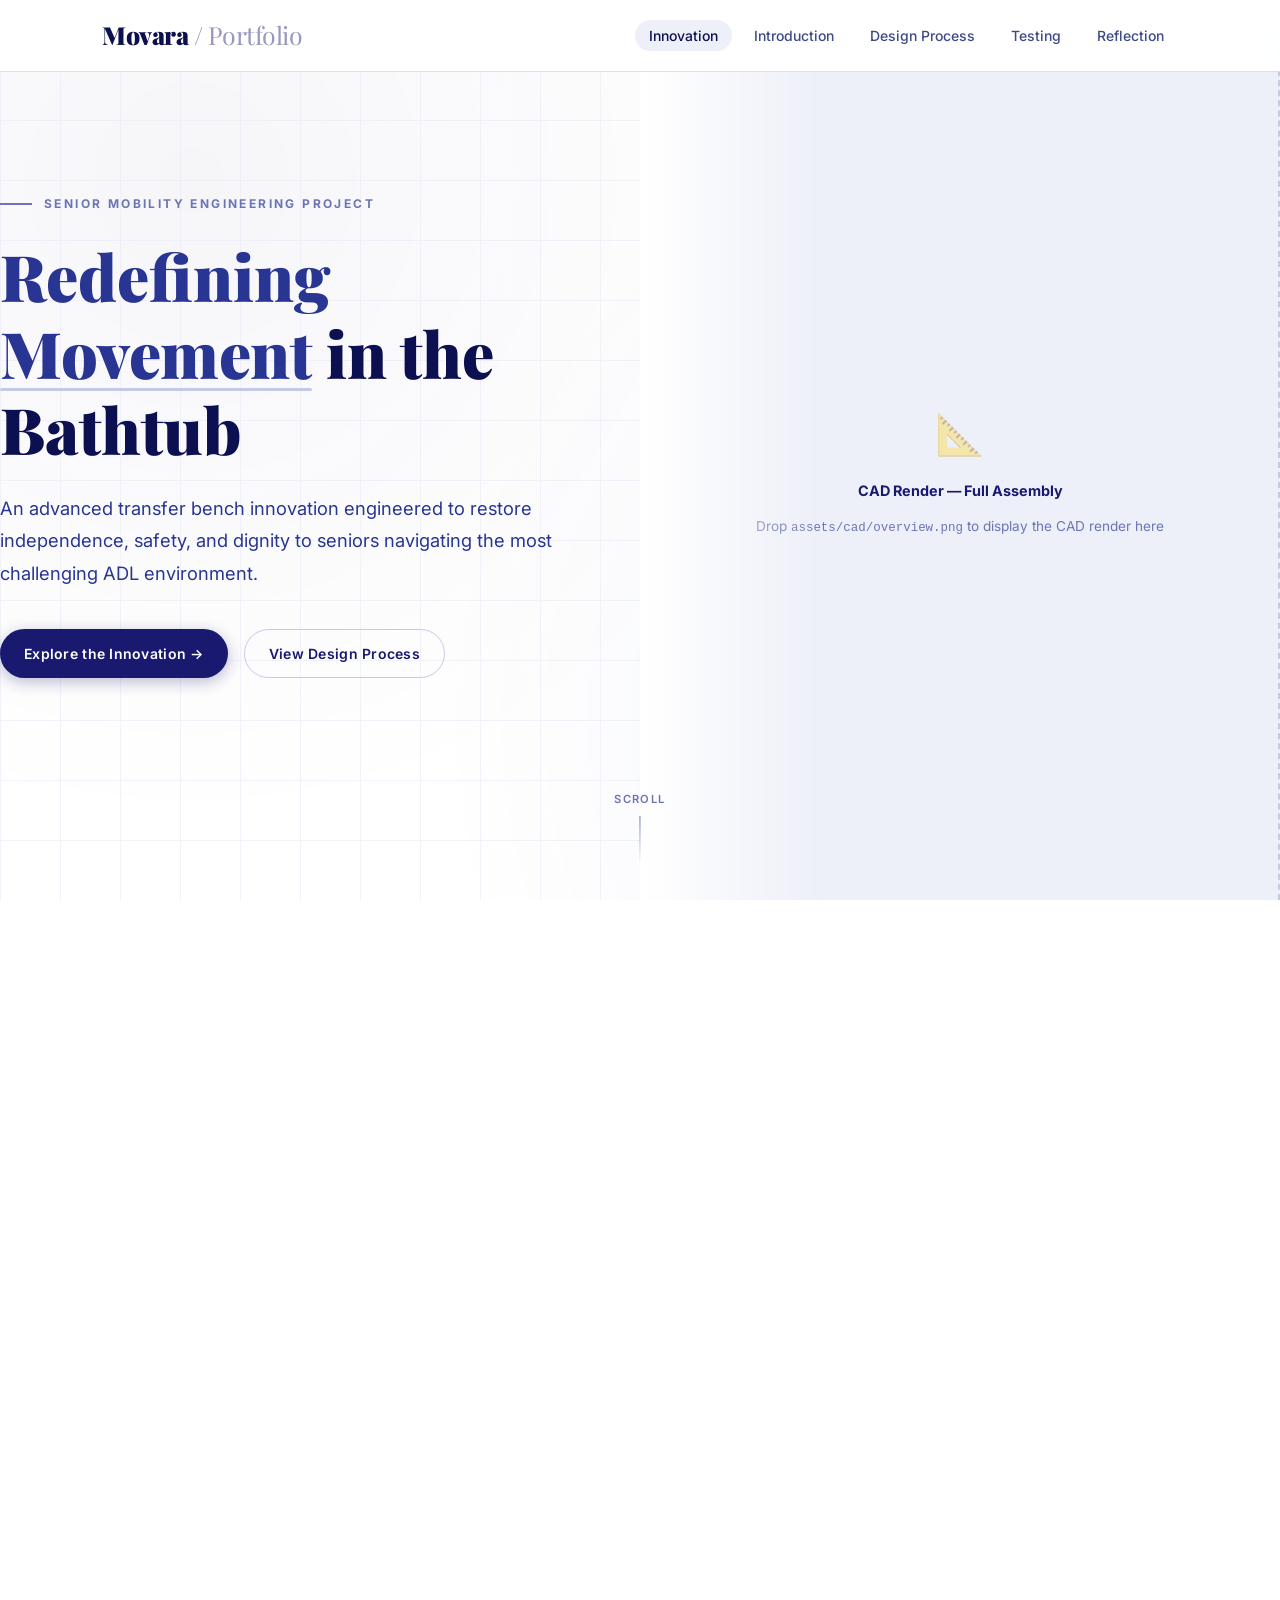
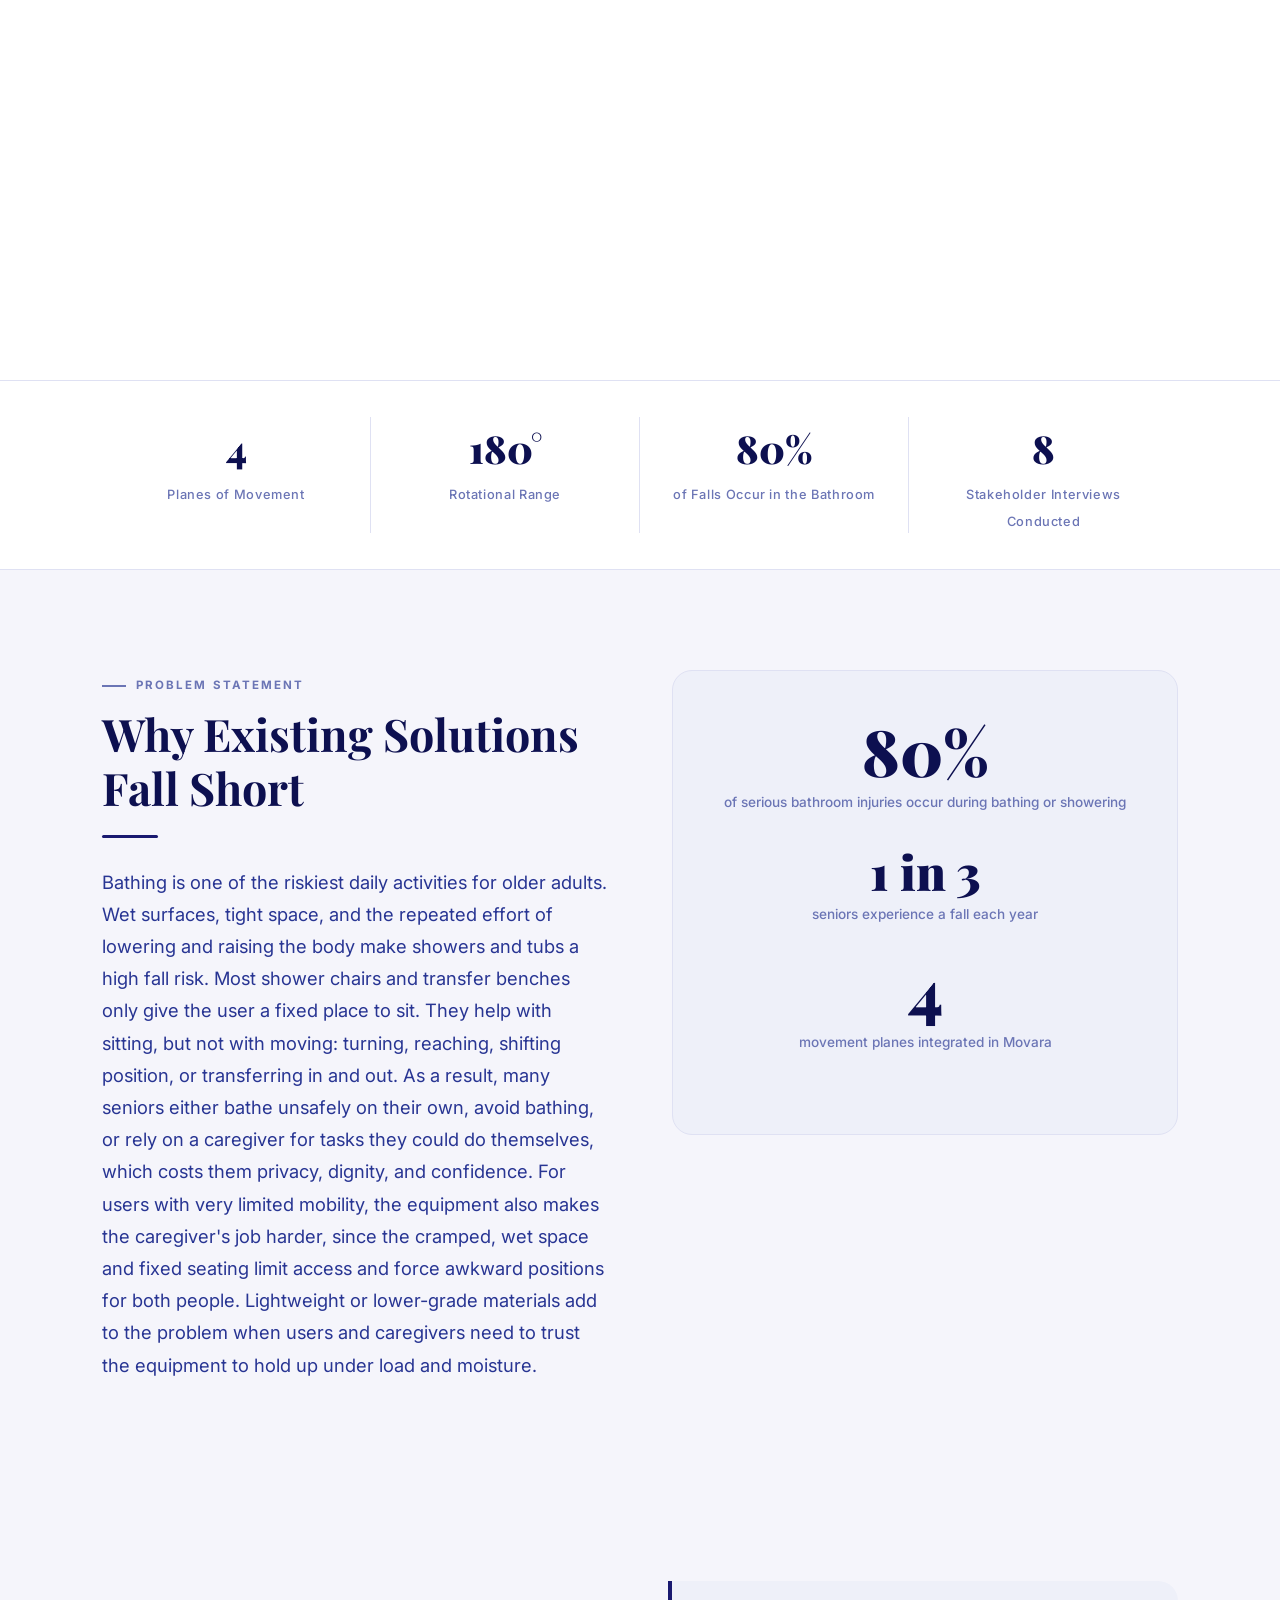
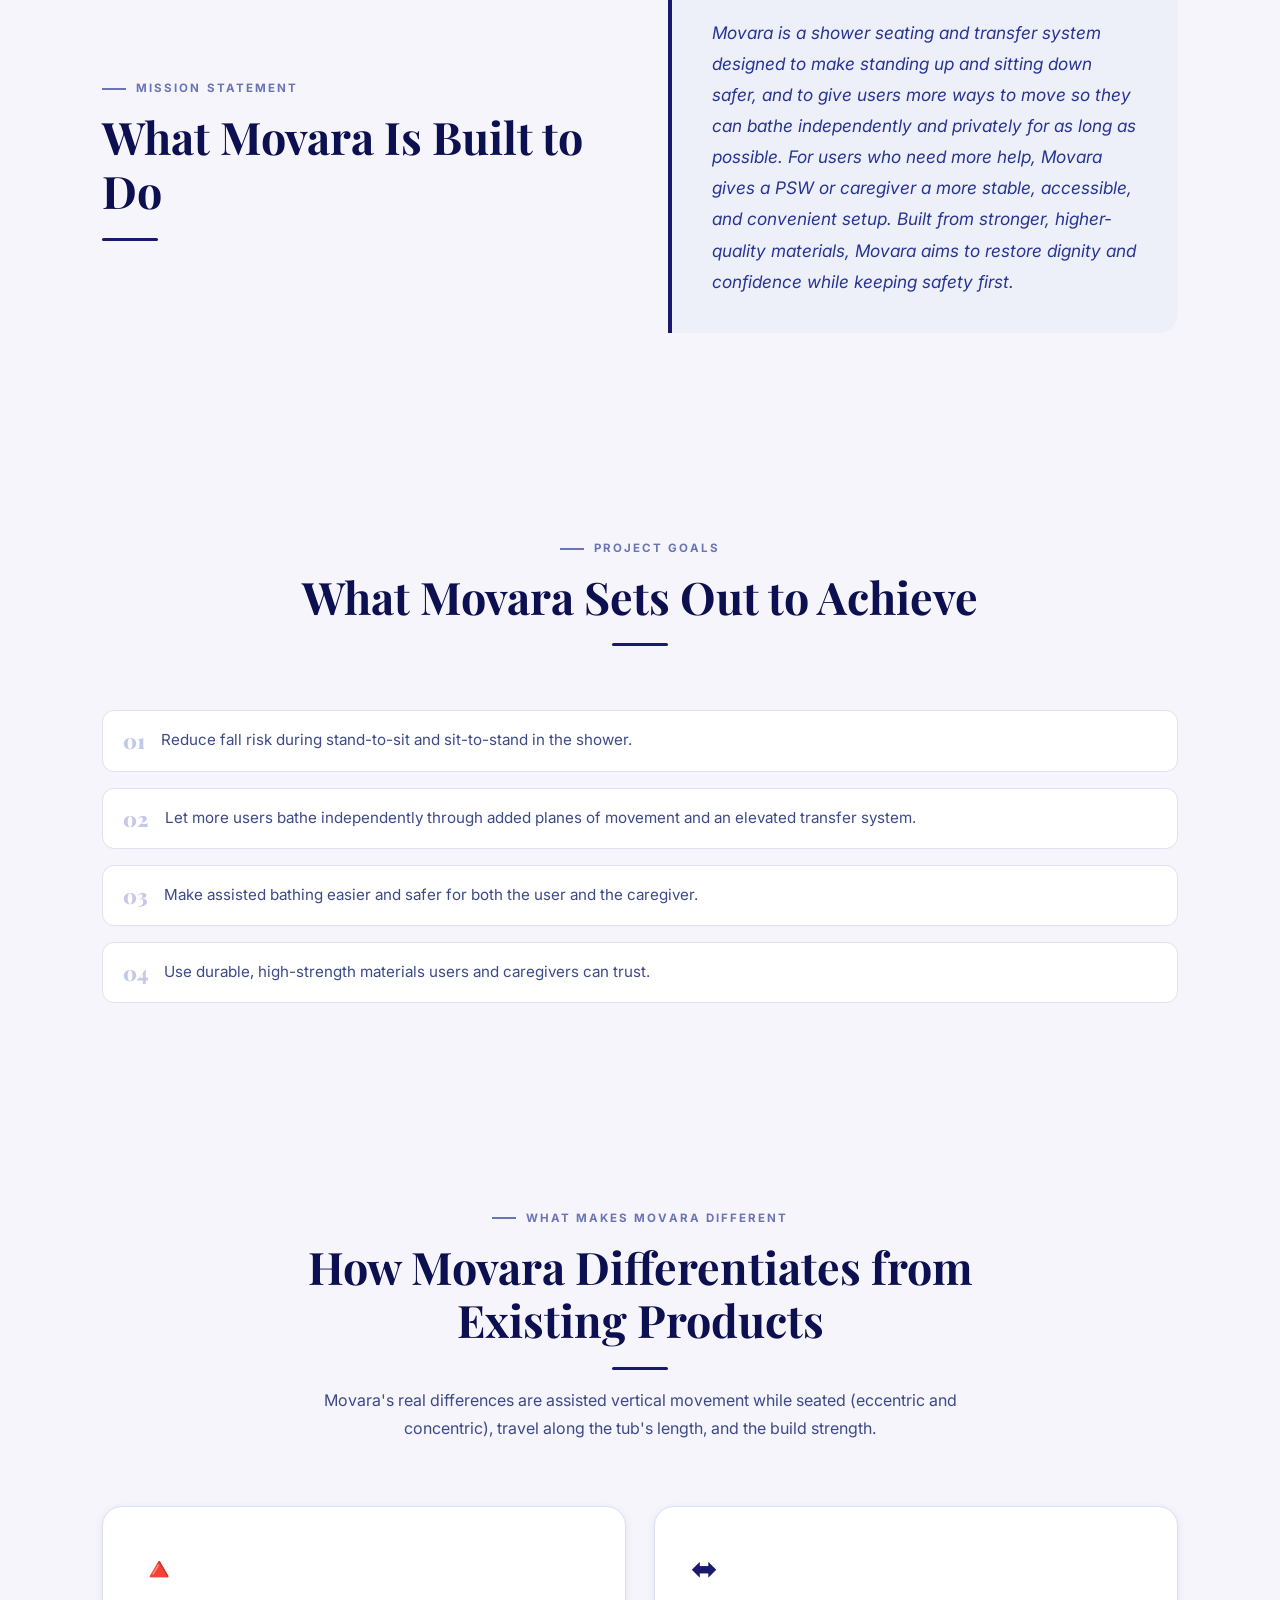
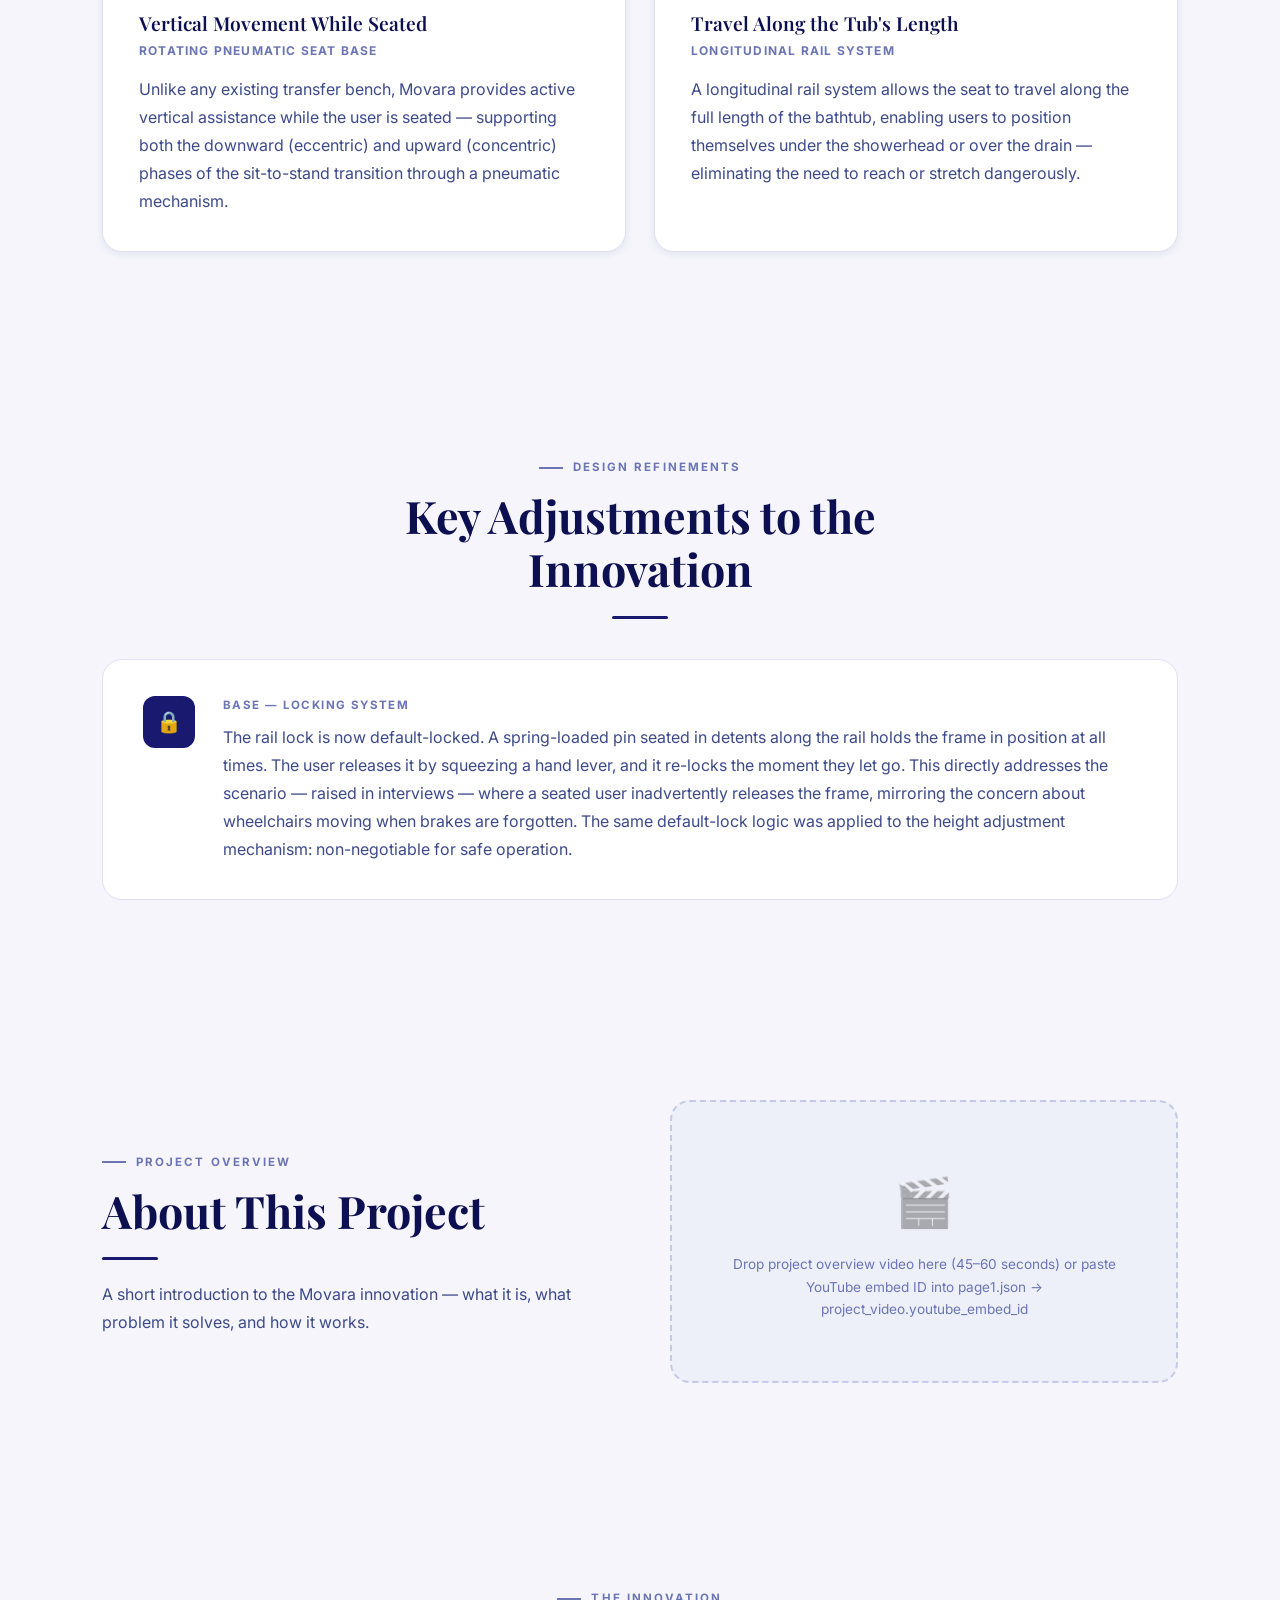
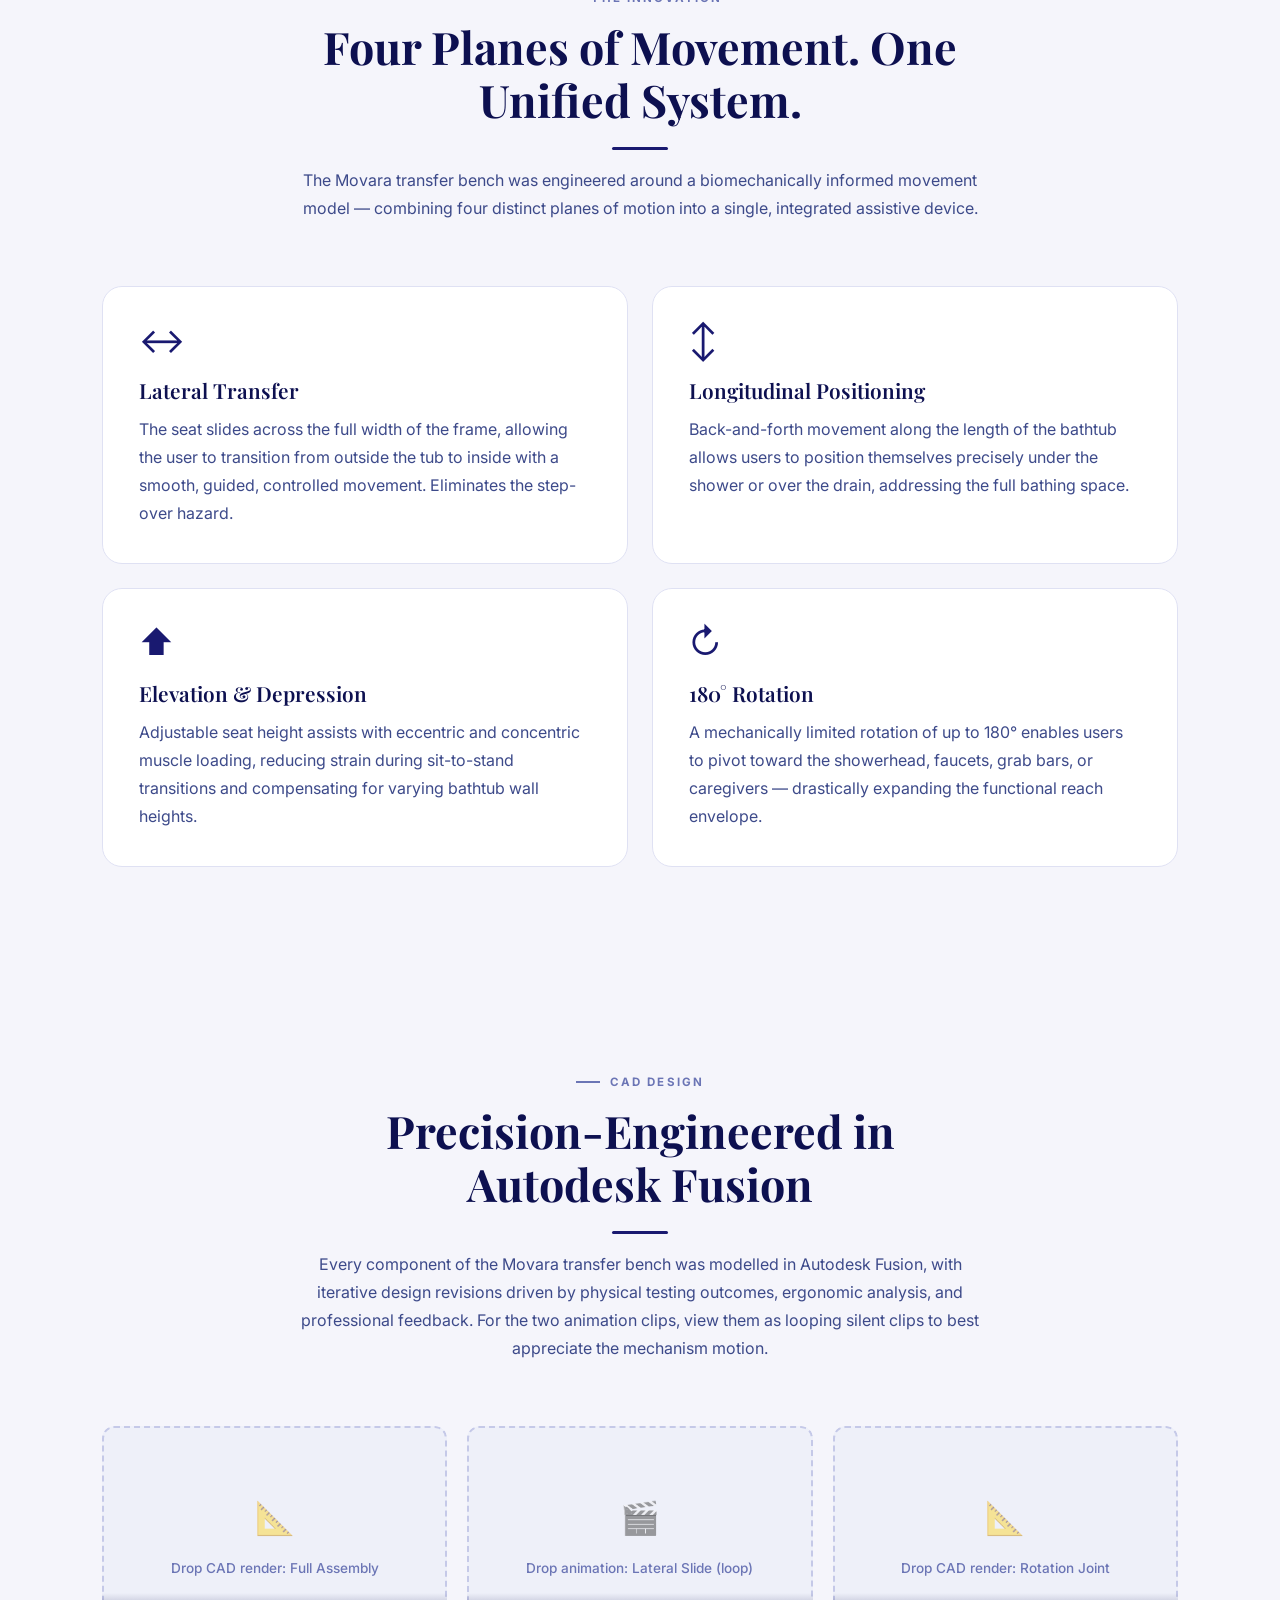
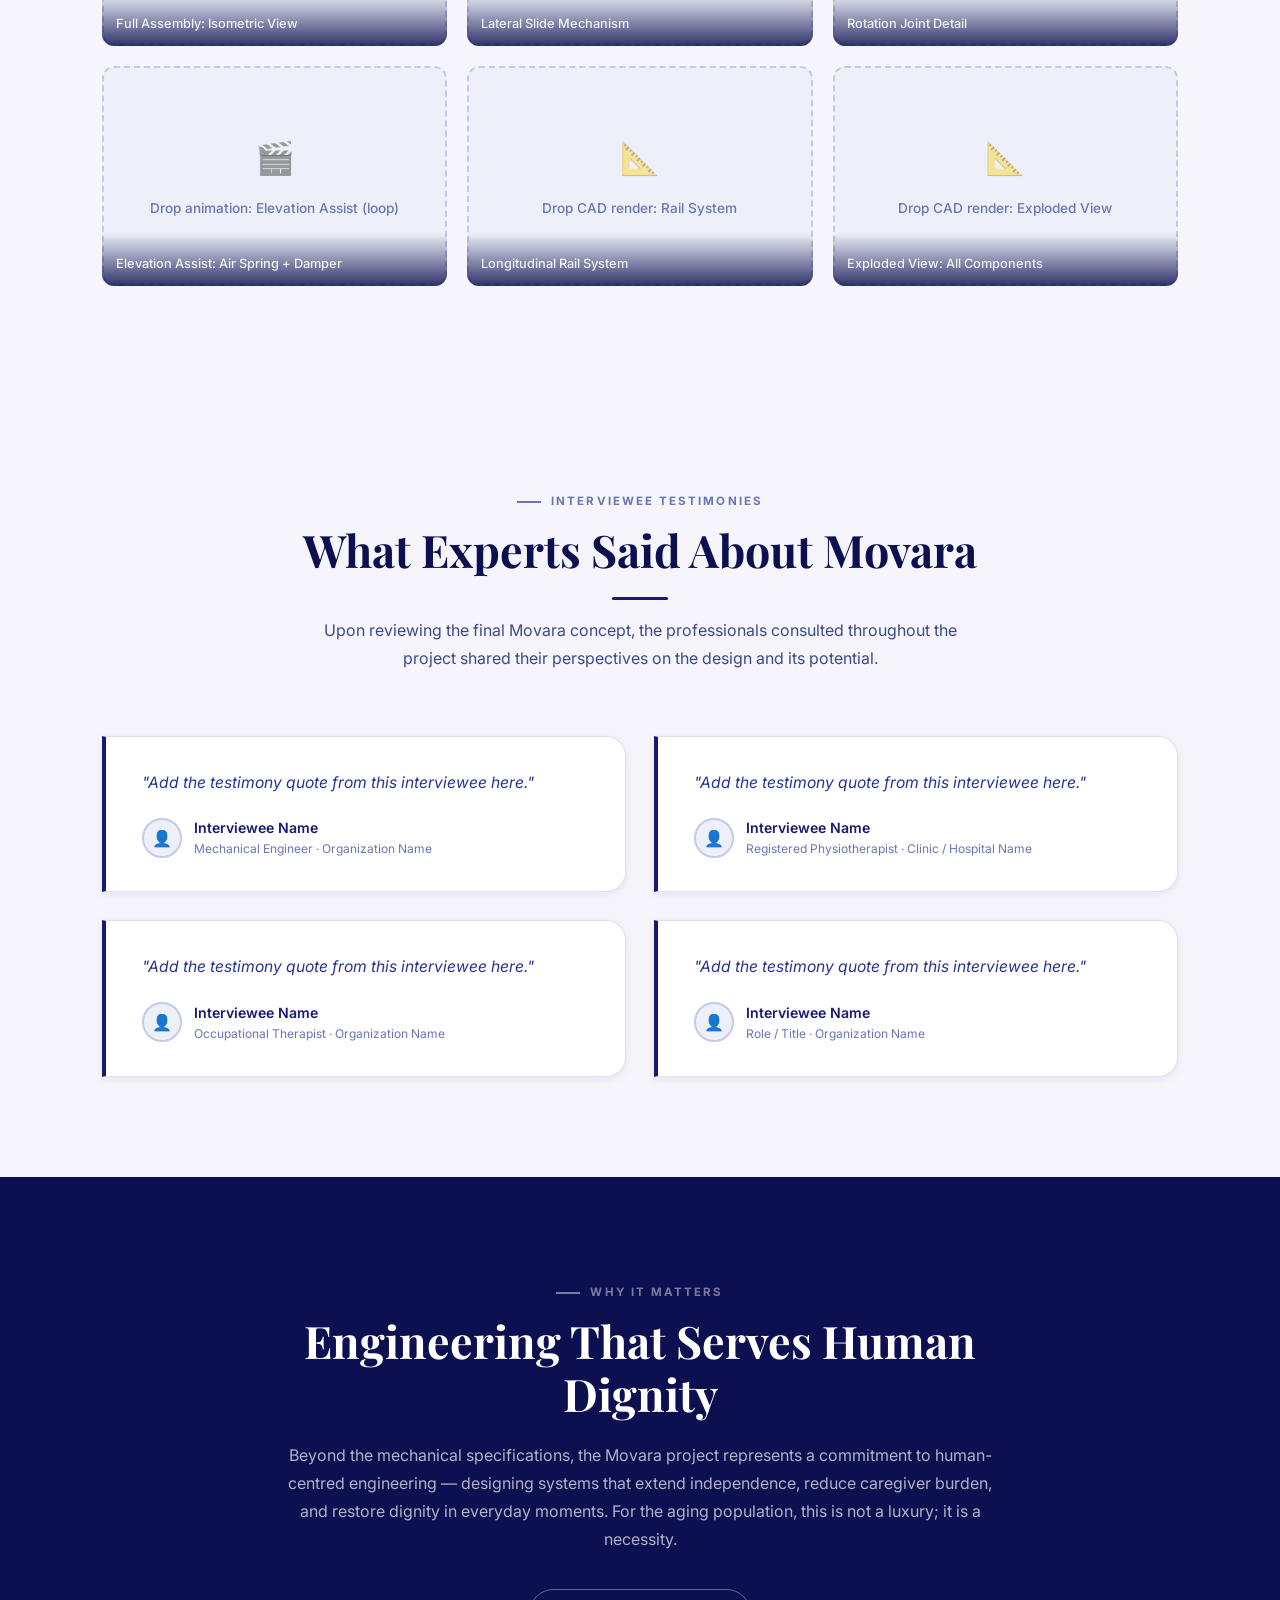
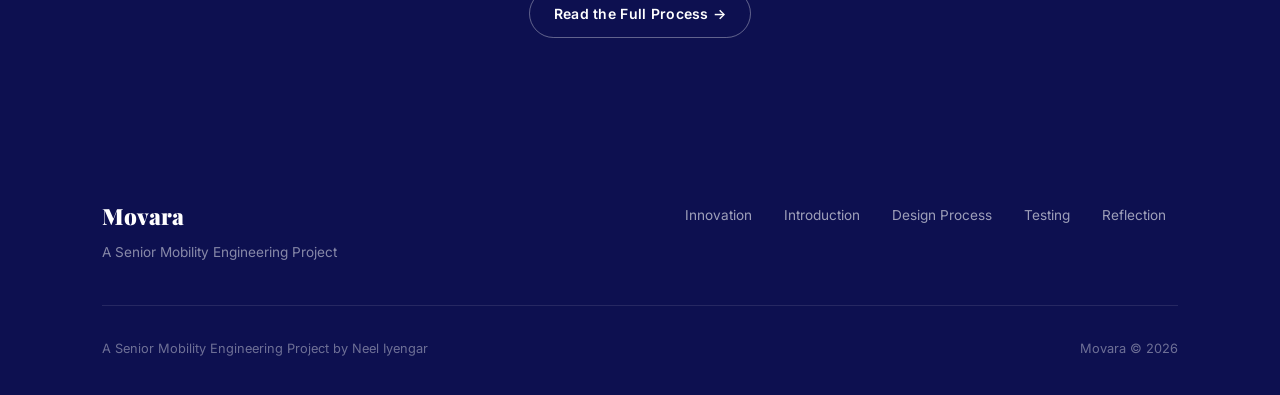
==== commit c2ddb74d: "push 5" ====
--- a/index.html
+++ b/index.html
@@ -7,237 +7,260 @@
   <meta name="description" content="An advanced bathtub transfer bench providing lateral, longitudinal, elevation, and rotational movement to support senior mobility and independence." />
   <link rel="stylesheet" href="css/styles.css" />
   <style>
-    /* ── Page 1 Specific Styles ── */
-
     /* ── Scroll-Zoom Hero ──────────────────────────────── */
-    .hero-scroll-wrapper {
-      position: relative;
-      height: 220vh;          /* tall scroll track */
-    }
+    .hero-scroll-wrapper { position: relative; height: 220vh; }
     .hero {
-      position: sticky;
-      top: 0;
-      height: 100vh;
-      min-height: unset;
-      display: grid;
-      grid-template-columns: 1fr 1fr;
-      align-items: center;
-      overflow: hidden;
-      padding-top: var(--nav-h);
-    }
-    .hero-left {
-      position: relative;
-      z-index: 2;
-      padding: 60px 0 60px 0;
-    }
-    /* Right panel: the zoom stage */
+      position: sticky; top: 0; height: 100vh; min-height: unset;
+      display: grid; grid-template-columns: 1fr 1fr;
+      align-items: center; overflow: hidden; padding-top: var(--nav-h);
+    }
+    .hero-left { position: relative; z-index: 2; padding: 60px 0 60px 0; }
     .hero-right {
-      position: absolute;
-      right: 0; top: 0; bottom: 0;
-      width: 50%;
-      overflow: hidden;
-      pointer-events: none;
+      position: absolute; right: 0; top: 0; bottom: 0; width: 50%;
+      overflow: hidden; pointer-events: none;
     }
     .hero-photo-inner {
-      position: absolute;
-      inset: 0;
-      display: flex;
-      align-items: center;
-      justify-content: center;
-      will-change: transform;
-      transition: transform 0.05s linear;
+      position: absolute; inset: 0;
+      display: flex; align-items: center; justify-content: center;
+      will-change: transform; transition: transform 0.05s linear;
     }
     .hero-photo {
-      width: 100%;
-      height: 100%;
-      object-fit: cover;
-      object-position: center top;
-      display: block;
-      border-radius: 0 0 0 48px;
-      transform-origin: center center;
+      width: 100%; height: 100%; object-fit: cover;
+      object-position: center top; display: block;
+      border-radius: 0 0 0 48px; transform-origin: center center;
       transition: border-radius 0.4s ease;
     }
-    /* Overlay gradient on the left edge of the photo so it blends */
     .hero-right::before {
-      content: '';
-      position: absolute;
-      inset: 0;
-      left: 0;
-      width: 180px;
+      content: ''; position: absolute; inset: 0; left: 0; width: 180px;
       background: linear-gradient(to right, var(--bg) 0%, transparent 100%);
-      z-index: 2;
-      pointer-events: none;
-    }
-    /* Placeholder shown when no photo available */
+      z-index: 2; pointer-events: none;
+    }
     .hero-photo-placeholder {
-      width: 100%; height: 100%;
-      background: var(--bg-card);
-      border: 2px dashed var(--border);
-      border-radius: 0 0 0 48px;
-      display: flex;
-      flex-direction: column;
-      align-items: center;
-      justify-content: center;
-      gap: 12px;
-      color: var(--muted);
-      font-size: 0.85rem;
-      text-align: center;
-      padding: 32px;
+      width: 100%; height: 100%; background: var(--bg-card);
+      border: 2px dashed var(--border); border-radius: 0 0 0 48px;
+      display: flex; flex-direction: column; align-items: center;
+      justify-content: center; gap: 12px; color: var(--muted);
+      font-size: 0.85rem; text-align: center; padding: 32px;
     }
     .hero-photo-placeholder .ph-icon { font-size: 2.5rem; opacity: 0.4; }
-    /* Zoom label badge */
     .zoom-badge {
-      position: absolute;
-      bottom: 32px;
-      right: 32px;
-      background: rgba(255,255,255,0.9);
-      backdrop-filter: blur(8px);
-      border: 1px solid var(--border-soft);
-      border-radius: 50px;
-      padding: 8px 18px;
-      font-size: 0.75rem;
-      font-weight: 600;
-      color: var(--midnight);
-      letter-spacing: 0.06em;
-      z-index: 4;
-      pointer-events: none;
-      opacity: 0;
-      transform: translateY(8px);
+      position: absolute; bottom: 32px; right: 32px;
+      background: rgba(255,255,255,0.9); backdrop-filter: blur(8px);
+      border: 1px solid var(--border-soft); border-radius: 50px;
+      padding: 8px 18px; font-size: 0.75rem; font-weight: 600;
+      color: var(--midnight); letter-spacing: 0.06em; z-index: 4;
+      pointer-events: none; opacity: 0; transform: translateY(8px);
       transition: opacity 0.4s, transform 0.4s;
     }
     .zoom-badge.visible { opacity: 1; transform: none; }
-    /* Scroll-cue arrow */
     .scroll-cue {
-      position: absolute;
-      bottom: 36px;
-      left: 50%;
+      position: absolute; bottom: 36px; left: 50%;
       transform: translateX(-50%);
-      display: flex;
-      flex-direction: column;
-      align-items: center;
-      gap: 6px;
-      color: var(--muted);
-      font-size: 0.7rem;
-      font-weight: 600;
-      letter-spacing: 0.12em;
-      text-transform: uppercase;
-      animation: cue-bounce 2s ease-in-out infinite;
-      z-index: 5;
+      display: flex; flex-direction: column; align-items: center; gap: 6px;
+      color: var(--muted); font-size: 0.7rem; font-weight: 600;
+      letter-spacing: 0.12em; text-transform: uppercase;
+      animation: cue-bounce 2s ease-in-out infinite; z-index: 5;
     }
     .scroll-cue::after {
-      content: '';
-      display: block;
-      width: 1px;
-      height: 48px;
-      background: linear-gradient(var(--muted), transparent);
-      margin-top: 2px;
+      content: ''; display: block; width: 1px; height: 48px;
+      background: linear-gradient(var(--muted), transparent); margin-top: 2px;
     }
     @keyframes cue-bounce {
       0%, 100% { transform: translateX(-50%) translateY(0); }
-      50%        { transform: translateX(-50%) translateY(6px); }
-    }
-
-    /* Stats strip below hero */
+      50%       { transform: translateX(-50%) translateY(6px); }
+    }
+
+    /* ── Stats Strip ───────────────────────────────────── */
     .hero-stats-strip {
       background: var(--white);
       border-top: 1px solid var(--border-soft);
       border-bottom: 1px solid var(--border-soft);
     }
     .hero-stats-inner {
-      display: grid;
-      grid-template-columns: repeat(4, 1fr);
-      divide-x: 1px solid var(--border-soft);
-      padding: 36px 0;
+      display: grid; grid-template-columns: repeat(4, 1fr); padding: 36px 0;
     }
     .hero-stat-item {
-      text-align: center;
-      padding: 0 24px;
+      text-align: center; padding: 0 24px;
       border-right: 1px solid var(--border-soft);
     }
     .hero-stat-item:last-child { border-right: none; }
 
-    /* ── Movement Cards ───────────────────────────────── */
+    /* ── Movement Cards ────────────────────────────────── */
     .movement-grid { display: grid; grid-template-columns: repeat(2, 1fr); gap: 24px; }
     .movement-card {
-      background: var(--white);
-      border: 1px solid var(--border-soft);
-      border-radius: var(--radius-lg);
-      padding: 36px;
-      position: relative;
-      overflow: hidden;
-      transition: transform 0.3s, box-shadow 0.3s;
+      background: var(--white); border: 1px solid var(--border-soft);
+      border-radius: var(--radius-lg); padding: 36px;
+      position: relative; overflow: hidden; transition: transform 0.3s, box-shadow 0.3s;
     }
     .movement-card::before {
-      content: '';
-      position: absolute;
-      top: 0; left: 0; right: 0;
-      height: 3px;
-      background: var(--midnight);
-      transform: scaleX(0);
-      transform-origin: left;
-      transition: transform 0.4s ease;
+      content: ''; position: absolute; top: 0; left: 0; right: 0;
+      height: 3px; background: var(--midnight); transform: scaleX(0);
+      transform-origin: left; transition: transform 0.4s ease;
     }
     .movement-card:hover::before { transform: scaleX(1); }
     .movement-card:hover { transform: translateY(-6px); box-shadow: var(--shadow-lg); }
     .movement-icon { font-size: 2.2rem; margin-bottom: 20px; display: block; line-height: 1; }
     .movement-card h3 { font-size: 1.3rem; margin-bottom: 12px; }
 
-    /* ── CAD Gallery ──────────────────────────────────── */
+    /* ── Mission / Goals card-strips ──────────────────── */
+    .mission-layout {
+      display: grid; grid-template-columns: 1fr 1fr; gap: 56px; align-items: center;
+    }
+    .mission-quote-block {
+      background: var(--bg-card); border-left: 4px solid var(--midnight);
+      border-radius: 0 var(--radius-lg) var(--radius-lg) 0;
+      padding: 36px 40px;
+    }
+    .mission-quote-block p {
+      font-size: 1.08rem; color: var(--midnight-mid);
+      font-style: italic; line-height: 1.8;
+    }
+    .goals-list { list-style: none; display: flex; flex-direction: column; gap: 16px; }
+    .goals-list li {
+      display: flex; gap: 16px; align-items: flex-start;
+      padding: 16px 20px;
+      background: var(--white); border: 1px solid var(--border-soft);
+      border-radius: var(--radius-md);
+      font-size: 0.95rem; color: var(--midnight-lt);
+      transition: box-shadow 0.2s;
+    }
+    .goals-list li:hover { box-shadow: var(--shadow-sm); }
+    .goal-num {
+      font-family: var(--font-serif); font-weight: 900; font-size: 1.3rem;
+      color: var(--border); flex-shrink: 0; line-height: 1.3;
+    }
+
+    /* ── Differentiation ───────────────────────────────── */
+    .diff-cards { display: grid; grid-template-columns: 1fr 1fr; gap: 28px; margin-top: 48px; }
+    .diff-card {
+      background: var(--white); border: 1px solid var(--border-soft);
+      border-radius: var(--radius-lg); padding: 36px;
+      box-shadow: var(--shadow-sm); transition: transform 0.3s, box-shadow 0.3s;
+    }
+    .diff-card:hover { transform: translateY(-4px); box-shadow: var(--shadow-md); }
+    .diff-icon { font-size: 2rem; margin-bottom: 16px; display: block; }
+    .diff-card h3 { margin-bottom: 6px; font-size: 1.2rem; }
+    .diff-subtitle {
+      font-size: 0.75rem; font-weight: 700; letter-spacing: 0.1em;
+      text-transform: uppercase; color: var(--muted); margin-bottom: 14px;
+    }
+
+    /* ── Adjustments ───────────────────────────────────── */
+    .adj-card {
+      background: var(--white); border: 1px solid var(--border-soft);
+      border-radius: var(--radius-lg); padding: 36px 40px;
+      display: flex; gap: 28px; align-items: flex-start;
+    }
+    .adj-icon {
+      width: 52px; height: 52px; background: var(--midnight);
+      color: white; border-radius: var(--radius-md);
+      display: flex; align-items: center; justify-content: center;
+      font-size: 1.3rem; flex-shrink: 0;
+    }
+    .adj-label {
+      font-size: 0.72rem; font-weight: 700; letter-spacing: 0.12em;
+      text-transform: uppercase; color: var(--muted); margin-bottom: 8px;
+    }
+
+    /* ── Project Video ─────────────────────────────────── */
+    .video-container {
+      position: relative; border-radius: var(--radius-lg);
+      overflow: hidden; background: var(--bg-card);
+      border: 2px dashed var(--border);
+    }
+    .video-container video {
+      width: 100%; display: block; border-radius: var(--radius-lg);
+    }
+    .video-container iframe {
+      width: 100%; aspect-ratio: 16/9; display: block; border: none;
+    }
+    .video-placeholder {
+      display: flex; flex-direction: column; align-items: center;
+      justify-content: center; gap: 12px; padding: 60px 32px;
+      color: var(--muted); text-align: center;
+    }
+    .video-placeholder .ph-icon { font-size: 3rem; opacity: 0.4; }
+
+    /* ── CAD Gallery ───────────────────────────────────── */
     .cad-gallery { display: grid; grid-template-columns: repeat(3, 1fr); gap: 20px; }
     .cad-item { position: relative; border-radius: var(--radius-md); overflow: hidden; }
-    .cad-item img { width: 100%; height: 220px; object-fit: cover; display: block; }
+    .cad-item img  { width: 100%; height: 220px; object-fit: cover; display: block; }
+    .cad-item video{ width: 100%; height: 220px; object-fit: cover; display: block; }
     .cad-item .img-placeholder { height: 220px; }
     .cad-caption {
       position: absolute; bottom: 0; left: 0; right: 0;
       background: linear-gradient(transparent, rgba(13,16,80,0.85));
-      color: rgba(255,255,255,0.9);
-      font-size: 0.8rem; font-weight: 500;
+      color: rgba(255,255,255,0.9); font-size: 0.8rem; font-weight: 500;
       padding: 20px 14px 12px;
     }
 
-    /* ── Problem section ──────────────────────────────── */
-    .problem-layout { display: grid; grid-template-columns: 1fr 1fr; gap: 64px; align-items: start; }
-    .problem-visual {
-      background: var(--bg-card);
-      border: 1px solid var(--border-soft);
-      border-radius: var(--radius-lg);
-      padding: 48px 36px; text-align: center;
-    }
-    .problem-visual .big-num {
-      font-family: var(--font-serif); font-size: 4rem; font-weight: 900;
-      color: var(--midnight-deep); display: block; line-height: 1;
-    }
-    .problem-visual .big-label {
-      font-size: 0.85rem; color: var(--muted); font-weight: 500;
-      margin-top: 8px; margin-bottom: 32px;
-    }
-
-    /* ── Why It Matters — FORCE dark background ───────── */
+    /* ── Testimonies ───────────────────────────────────── */
+    .testimonies-grid { display: grid; grid-template-columns: repeat(2, 1fr); gap: 28px; }
+    .testimony-card {
+      background: var(--white); border: 1px solid var(--border-soft);
+      border-left: 4px solid var(--midnight);
+      border-radius: 0 var(--radius-lg) var(--radius-lg) 0;
+      padding: 32px 36px; box-shadow: var(--shadow-sm);
+      transition: transform 0.3s, box-shadow 0.3s;
+    }
+    .testimony-card:hover { transform: translateY(-4px); box-shadow: var(--shadow-md); }
+    .testimony-text {
+      font-style: italic; color: var(--midnight-mid);
+      font-size: 0.98rem; line-height: 1.75; margin-bottom: 20px;
+    }
+    .testimony-author { display: flex; align-items: center; gap: 12px; }
+    .testimony-avatar {
+      width: 40px; height: 40px; border-radius: 50%;
+      background: var(--bg-card); border: 2px solid var(--border);
+      display: flex; align-items: center; justify-content: center; font-size: 1rem;
+    }
+    .testimony-name { font-weight: 600; font-size: 0.88rem; color: var(--midnight); }
+    .testimony-role { font-size: 0.75rem; color: var(--muted); }
+
+    /* ── Why It Matters ────────────────────────────────── */
     .why-section {
       background: var(--midnight-deep) !important;
-      color: rgba(255,255,255,0.85) !important;
-      padding: var(--section-pad) 0;
+      color: rgba(255,255,255,0.85) !important; padding: var(--section-pad) 0;
     }
     .why-section h2         { color: #ffffff !important; }
     .why-section p          { color: rgba(255,255,255,0.68) !important; }
     .why-section .section-label       { color: rgba(255,255,255,0.45); }
     .why-section .section-label::before { background: rgba(255,255,255,0.45); }
     .why-section .btn-outline { color: #fff !important; border-color: rgba(255,255,255,0.35) !important; }
-    .why-section .btn-outline:hover { background: rgba(255,255,255,0.12) !important; border-color: rgba(255,255,255,0.7) !important; }
-
-    /* ── Responsive ───────────────────────────────────── */
+    .why-section .btn-outline:hover   { background: rgba(255,255,255,0.12) !important; }
+
+    /* ── Problem visual ────────────────────────────────── */
+    .problem-layout { display: grid; grid-template-columns: 1fr 1fr; gap: 64px; align-items: start; }
+    .problem-visual {
+      background: var(--bg-card); border: 1px solid var(--border-soft);
+      border-radius: var(--radius-lg); padding: 48px 36px; text-align: center;
+    }
+    .problem-visual .big-num {
+      font-family: var(--font-serif); font-size: 4rem; font-weight: 900;
+      color: var(--midnight-deep); display: block; line-height: 1;
+    }
+    .problem-visual .big-label {
+      font-size: 0.85rem; color: var(--muted); font-weight: 500;
+      margin-top: 8px; margin-bottom: 32px;
+    }
+
+    /* ── Responsive ────────────────────────────────────── */
     @media (max-width: 1024px) {
       .hero { grid-template-columns: 55% 45%; }
+      .diff-cards { grid-template-columns: 1fr; }
     }
     @media (max-width: 768px) {
       .hero-scroll-wrapper { height: 140vh; }
       .hero { grid-template-columns: 1fr; padding: calc(var(--nav-h) + 32px) 0 32px; height: auto; position: relative; }
       .hero-right { display: none; }
-      .movement-grid, .cad-gallery, .problem-layout { grid-template-columns: 1fr; }
+      .movement-grid, .cad-gallery, .problem-layout, .mission-layout,
+      .testimonies-grid { grid-template-columns: 1fr; }
       .cad-gallery { grid-template-columns: repeat(2, 1fr); }
       .hero-stats-inner { grid-template-columns: 1fr 1fr; }
       .hero-stat-item:nth-child(2), .hero-stat-item:nth-child(4) { border-right: none; }
-      .hero-stat-item:nth-child(1), .hero-stat-item:nth-child(2) { border-bottom: 1px solid var(--border-soft); padding-bottom: 24px; margin-bottom: 24px; }
+      .hero-stat-item:nth-child(1), .hero-stat-item:nth-child(2) {
+        border-bottom: 1px solid var(--border-soft); padding-bottom: 24px; margin-bottom: 24px;
+      }
     }
     @media (max-width: 480px) { .cad-gallery { grid-template-columns: 1fr; } }
   </style>
@@ -245,13 +268,15 @@
 <body>
   <nav id="nav" role="navigation" aria-label="Main navigation"></nav>
 
-  <!-- HERO — Scroll-Zoom Split Layout -->
+  <!-- ═══════════════════════════════════════════════════
+       HERO — Scroll-Zoom Split Layout
+       ═══════════════════════════════════════════════════ -->
   <div class="hero-scroll-wrapper" id="hero-scroll-wrapper">
     <section class="hero" id="home">
       <div class="hero-bg-pattern"></div>
       <div class="hero-grid-pattern"></div>
 
-      <!-- LEFT: Text content -->
+      <!-- LEFT -->
       <div class="hero-left container" style="padding-right:48px;">
         <div class="hero-eyebrow" id="hero-eyebrow">Senior Mobility Engineering Project</div>
         <h1 id="hero-headline">Loading…</h1>
@@ -259,39 +284,39 @@
         <div class="hero-cta" id="hero-cta"></div>
       </div>
 
-      <!-- RIGHT: Scroll-zoom photo panel -->
+      <!-- RIGHT: CAD render (scroll-zoom) -->
       <div class="hero-right" id="hero-right">
         <div class="hero-photo-inner" id="hero-photo-inner">
-          <!-- Image loads here — drop assets/photos/senior-using-device.jpg -->
           <img
             id="hero-photo-img"
-            src="assets/photos/senior-using-device.jpg"
-            alt="A senior using the Movara transfer bench"
+            src="assets/cad/overview.png"
+            alt="Movara — Full Assembly Isometric CAD View"
             class="hero-photo"
             onerror="this.style.display='none'; document.getElementById('hero-photo-ph').style.display='flex';"
           />
           <div id="hero-photo-ph" class="hero-photo-placeholder" style="display:none;">
-            <span class="ph-icon">📷</span>
-            <strong style="font-size:0.9rem;color:var(--midnight);">Senior Using Movara</strong>
-            <span>Drop <code style="font-size:0.78rem;">assets/photos/senior-using-device.jpg</code> to display your photo here</span>
+            <span class="ph-icon">📐</span>
+            <strong style="font-size:0.9rem;color:var(--midnight);">CAD Render — Full Assembly</strong>
+            <span>Drop <code style="font-size:0.78rem;">assets/cad/overview.png</code> to display the CAD render here</span>
           </div>
         </div>
         <div class="zoom-badge" id="zoom-badge">↑ Scroll to explore</div>
       </div>
 
-      <!-- Scroll cue -->
       <div class="scroll-cue" aria-hidden="true">Scroll</div>
     </section>
   </div>
 
-  <!-- STAT STRIP (outside sticky wrapper) -->
+  <!-- STAT STRIP -->
   <div class="hero-stats-strip">
     <div class="container">
       <div class="hero-stats-inner" id="hero-stats"></div>
     </div>
   </div>
 
-  <!-- THE PROBLEM -->
+  <!-- ═══════════════════════════════════════════════════
+       PROBLEM STATEMENT
+       ═══════════════════════════════════════════════════ -->
   <section id="problem">
     <div class="container">
       <div class="problem-layout">
@@ -299,8 +324,7 @@
           <span class="section-label" id="problem-label"></span>
           <h2 id="problem-heading"></h2>
           <div class="divider left" style="margin-bottom:28px"></div>
-          <p id="problem-body" class="lead" style="margin-bottom:28px;"></p>
-          <ul class="feature-list" id="problem-points"></ul>
+          <p id="problem-body" class="lead" style="margin-bottom:0;"></p>
         </div>
         <div class="problem-visual" data-reveal data-reveal-delay="2">
           <span class="big-num" data-counter="80" data-suffix="%">0%</span>
@@ -314,8 +338,90 @@
     </div>
   </section>
 
-  <!-- THE INNOVATION — 4 Movements -->
-  <section id="innovation" style="background: var(--bg-soft);">
+  <!-- ═══════════════════════════════════════════════════
+       MISSION STATEMENT
+       ═══════════════════════════════════════════════════ -->
+  <section id="mission" style="background:var(--bg-soft);">
+    <div class="container">
+      <div class="mission-layout">
+        <div data-reveal>
+          <span class="section-label" id="mission-label"></span>
+          <h2 id="mission-heading"></h2>
+          <div class="divider left" style="margin-bottom:0;"></div>
+        </div>
+        <div class="mission-quote-block" data-reveal data-reveal-delay="2">
+          <p id="mission-body"></p>
+        </div>
+      </div>
+    </div>
+  </section>
+
+  <!-- ═══════════════════════════════════════════════════
+       GOALS
+       ═══════════════════════════════════════════════════ -->
+  <section id="goals">
+    <div class="container">
+      <div class="section-header" data-reveal>
+        <span class="section-label" id="goals-label"></span>
+        <h2 id="goals-heading"></h2>
+        <div class="divider"></div>
+      </div>
+      <ul class="goals-list" id="goals-list"></ul>
+    </div>
+  </section>
+
+  <!-- ═══════════════════════════════════════════════════
+       DIFFERENTIATION
+       ═══════════════════════════════════════════════════ -->
+  <section id="differentiation" style="background:var(--bg-soft);">
+    <div class="container">
+      <div class="section-header" data-reveal>
+        <span class="section-label" id="diff-label"></span>
+        <h2 id="diff-heading"></h2>
+        <div class="divider"></div>
+        <p id="diff-body" style="margin-top:16px;"></p>
+      </div>
+      <div class="diff-cards" id="diff-cards"></div>
+    </div>
+  </section>
+
+  <!-- ═══════════════════════════════════════════════════
+       DESIGN ADJUSTMENTS
+       ═══════════════════════════════════════════════════ -->
+  <section id="adjustments">
+    <div class="container">
+      <div class="section-header" data-reveal style="margin-bottom:40px;">
+        <span class="section-label" id="adj-label"></span>
+        <h2 id="adj-heading"></h2>
+        <div class="divider"></div>
+      </div>
+      <div id="adj-list" style="display:flex;flex-direction:column;gap:20px;"></div>
+    </div>
+  </section>
+
+  <!-- ═══════════════════════════════════════════════════
+       PROJECT OVERVIEW VIDEO
+       ═══════════════════════════════════════════════════ -->
+  <section id="project-video" style="background:var(--bg-soft);">
+    <div class="container">
+      <div class="two-col" style="gap:60px;align-items:center;">
+        <div data-reveal>
+          <span class="section-label" id="pv-label"></span>
+          <h2 id="pv-heading"></h2>
+          <div class="divider left" style="margin-bottom:20px;"></div>
+          <p id="pv-description"></p>
+        </div>
+        <div data-reveal data-reveal-delay="2">
+          <div class="video-container" id="pv-container"></div>
+        </div>
+      </div>
+    </div>
+  </section>
+
+  <!-- ═══════════════════════════════════════════════════
+       INNOVATION — 4 Movements
+       ═══════════════════════════════════════════════════ -->
+  <section id="innovation">
     <div class="container">
       <div class="section-header" data-reveal>
         <span class="section-label" id="movements-label"></span>
@@ -327,8 +433,10 @@
     </div>
   </section>
 
-  <!-- CAD Gallery -->
-  <section id="cad">
+  <!-- ═══════════════════════════════════════════════════
+       CAD GALLERY
+       ═══════════════════════════════════════════════════ -->
+  <section id="cad" style="background:var(--bg-soft);">
     <div class="container">
       <div class="section-header" data-reveal>
         <span class="section-label" id="cad-label"></span>
@@ -340,7 +448,24 @@
     </div>
   </section>
 
-  <!-- WHY IT MATTERS -->
+  <!-- ═══════════════════════════════════════════════════
+       INTERVIEWEE TESTIMONIES
+       ═══════════════════════════════════════════════════ -->
+  <section id="testimonies">
+    <div class="container">
+      <div class="section-header" data-reveal>
+        <span class="section-label" id="test-label"></span>
+        <h2 id="test-heading"></h2>
+        <div class="divider"></div>
+        <p id="test-intro"></p>
+      </div>
+      <div class="testimonies-grid" id="testimonies-grid"></div>
+    </div>
+  </section>
+
+  <!-- ═══════════════════════════════════════════════════
+       WHY IT MATTERS
+       ═══════════════════════════════════════════════════ -->
   <section class="why-section" id="why">
     <div class="container">
       <div style="max-width:720px; margin:0 auto; text-align:center;" data-reveal>
@@ -360,74 +485,181 @@
     buildNav('index.html');
     buildFooter();
 
+    /* ── Helpers ──────────────────────────────────────── */
+    function renderVideo(containerEl, src, ytId, placeholder) {
+      if (ytId) {
+        containerEl.innerHTML = `
+          <iframe src="https://www.youtube.com/embed/${ytId}?rel=0&modestbranding=1"
+            title="Project Overview" frameborder="0"
+            allow="accelerometer; autoplay; clipboard-write; encrypted-media; gyroscope; picture-in-picture"
+            allowfullscreen loading="lazy" style="width:100%;aspect-ratio:16/9;display:block;border:none;border-radius:var(--radius-lg);"></iframe>`;
+      } else {
+        const vid = document.createElement('video');
+        vid.src = src; vid.loop = true; vid.muted = true; vid.playsInline = true;
+        vid.autoplay = true;
+        vid.style.cssText = 'width:100%;border-radius:var(--radius-lg);display:block;';
+        vid.onerror = () => {
+          containerEl.innerHTML = `<div class="video-placeholder"><span class="ph-icon">🎬</span><span style="font-size:0.85rem;">${placeholder}</span></div>`;
+        };
+        containerEl.appendChild(vid);
+      }
+    }
+
+    function tryLoadImg(src, placeholder, containerEl, h = 220) {
+      containerEl.innerHTML = `
+        <div class="img-placeholder" style="height:${h}px;">
+          <span class="ph-icon">📐</span>
+          <span style="font-size:0.82rem;">${placeholder}</span>
+          <span style="font-size:0.72rem;opacity:0.6;">assets/cad/ folder</span>
+        </div>`;
+      const img = new Image();
+      img.onload = () => {
+        containerEl.innerHTML = '';
+        img.style.cssText = `width:100%;height:${h}px;object-fit:cover;display:block;`;
+        containerEl.appendChild(img);
+      };
+      img.src = src;
+    }
+
+    /* ── Load JSON ────────────────────────────────────── */
     fetch('data/page1.json')
       .then(r => r.json())
       .then(d => {
         document.title = d.meta.title;
         document.querySelector('meta[name="description"]').content = d.meta.description;
 
-        // Hero
-        document.getElementById('hero-eyebrow').textContent = d.hero.eyebrow;
-        document.getElementById('hero-headline').innerHTML =
+        /* Hero */
+        document.getElementById('hero-eyebrow').textContent    = d.hero.eyebrow;
+        document.getElementById('hero-headline').innerHTML     =
           d.hero.headline.replace(/([A-Z][a-z]+ [A-Z][a-z]+)/, '<em>$1</em>');
         document.getElementById('hero-subheadline').textContent = d.hero.subheadline;
         document.getElementById('hero-cta').innerHTML = `
-          <a class="btn btn-primary" href="${d.hero.cta_primary.href}">${d.hero.cta_primary.label} →</a>
-          <a class="btn btn-outline" href="${d.hero.cta_secondary.href}">${d.hero.cta_secondary.label}</a>
-        `;
-        // Stats strip
+          <a class="btn btn-primary"  href="${d.hero.cta_primary.href}">${d.hero.cta_primary.label} →</a>
+          <a class="btn btn-outline"  href="${d.hero.cta_secondary.href}">${d.hero.cta_secondary.label}</a>`;
+
+        /* Stats */
         document.getElementById('hero-stats').innerHTML = d.stats.map(s => `
           <div class="hero-stat-item">
             <span class="hero-stat-num" data-counter="${s.value}" data-suffix="${s.suffix}">0</span>
             <span class="hero-stat-label">${s.label}</span>
-          </div>
-        `).join('');
-
-        // Problem
-        document.getElementById('problem-label').textContent = d.problem.section_label;
+          </div>`).join('');
+
+        /* Problem */
+        document.getElementById('problem-label').textContent   = d.problem.section_label;
         document.getElementById('problem-heading').textContent = d.problem.heading;
-        document.getElementById('problem-body').textContent = d.problem.body;
-        document.getElementById('problem-points').innerHTML = d.problem.points.map(p => `<li>${p}</li>`).join('');
-
-        // Movements
-        document.getElementById('movements-label').textContent = d.movements.section_label;
+        document.getElementById('problem-body').textContent    = d.problem.body;
+
+        /* Mission */
+        document.getElementById('mission-label').textContent   = d.mission.section_label;
+        document.getElementById('mission-heading').textContent = d.mission.heading;
+        document.getElementById('mission-body').textContent    = d.mission.body;
+
+        /* Goals */
+        document.getElementById('goals-label').textContent   = d.goals.section_label;
+        document.getElementById('goals-heading').textContent = d.goals.heading;
+        document.getElementById('goals-list').innerHTML = d.goals.items.map((item, i) => `
+          <li>
+            <span class="goal-num">0${i + 1}</span>
+            <span>${item}</span>
+          </li>`).join('');
+
+        /* Differentiation */
+        document.getElementById('diff-label').textContent   = d.differentiation.section_label;
+        document.getElementById('diff-heading').textContent = d.differentiation.heading;
+        document.getElementById('diff-body').textContent    = d.differentiation.body;
+        document.getElementById('diff-cards').innerHTML = d.differentiation.mechanisms.map((m, i) => `
+          <div class="diff-card" data-reveal data-reveal-delay="${i + 1}">
+            <span class="diff-icon">${m.icon}</span>
+            <h3>${m.title}</h3>
+            <div class="diff-subtitle">${m.subtitle}</div>
+            <p>${m.description}</p>
+          </div>`).join('');
+
+        /* Adjustments */
+        document.getElementById('adj-label').textContent   = d.adjustments.section_label;
+        document.getElementById('adj-heading').textContent = d.adjustments.heading;
+        document.getElementById('adj-list').innerHTML = d.adjustments.items.map(item => `
+          <div class="adj-card" data-reveal>
+            <div class="adj-icon">🔒</div>
+            <div>
+              <div class="adj-label">${item.component}</div>
+              <p style="margin:0;">${item.description}</p>
+            </div>
+          </div>`).join('');
+
+        /* Project Video */
+        const pv = d.project_video;
+        document.getElementById('pv-label').textContent       = pv.section_label;
+        document.getElementById('pv-heading').textContent     = pv.heading;
+        document.getElementById('pv-description').textContent = pv.description;
+        renderVideo(document.getElementById('pv-container'), pv.video_local_src, pv.youtube_embed_id, pv.placeholder_label);
+
+        /* Movements */
+        document.getElementById('movements-label').textContent   = d.movements.section_label;
         document.getElementById('movements-heading').textContent = d.movements.heading;
-        document.getElementById('movements-intro').textContent = d.movements.intro;
+        document.getElementById('movements-intro').textContent   = d.movements.intro;
         document.getElementById('movements-grid').innerHTML = d.movements.cards.map((c, i) => `
           <div class="movement-card" data-reveal data-reveal-delay="${i + 1}">
             <span class="movement-icon">${c.icon}</span>
             <h3>${c.title}</h3>
             <p>${c.description}</p>
-          </div>
-        `).join('');
-
-        // CAD Gallery
-        document.getElementById('cad-label').textContent = d.cad_gallery.section_label;
+          </div>`).join('');
+
+        /* CAD Gallery */
+        document.getElementById('cad-label').textContent   = d.cad_gallery.section_label;
         document.getElementById('cad-heading').textContent = d.cad_gallery.heading;
-        document.getElementById('cad-body').textContent = d.cad_gallery.body;
-        document.getElementById('cad-gallery').innerHTML = d.cad_gallery.images.map(img => {
+        document.getElementById('cad-body').textContent    = d.cad_gallery.body;
+        document.getElementById('cad-gallery').innerHTML = d.cad_gallery.items.map((item, idx) => {
+          const isVideo = item.is_video;
+          if (isVideo) {
+            return `
+              <div class="cad-item" data-reveal>
+                <video src="${item.src}" autoplay loop muted playsinline
+                  style="width:100%;height:220px;object-fit:cover;display:block;"
+                  onerror="this.style.display='none';this.nextElementSibling.style.display='flex';"></video>
+                <div class="img-placeholder" style="height:220px;display:none;">
+                  <span class="ph-icon">🎬</span>
+                  <span>${item.placeholder}</span>
+                </div>
+                <div class="cad-caption">${item.caption}</div>
+              </div>`;
+          }
           return `
-            <div class="cad-item" data-reveal>
-              <img src="${img.src}" alt="${img.caption}"
-                   onerror="this.style.display='none';this.nextElementSibling.style.display='flex';"
-                   style="height:220px;object-fit:cover;width:100%;" />
+            <div class="cad-item" data-reveal id="cad-item-${idx}">
+              <img src="${item.src}" alt="${item.caption}"
+                onerror="this.style.display='none';this.nextElementSibling.style.display='flex';"
+                style="height:220px;object-fit:cover;width:100%;" />
               <div class="img-placeholder" style="height:220px;display:none;">
                 <span class="ph-icon">📐</span>
-                <span>${img.placeholder}</span>
-                <span style="font-size:0.72rem;opacity:0.6;">assets/cad/ folder</span>
+                <span>${item.placeholder}</span>
               </div>
-              <div class="cad-caption">${img.caption}</div>
+              <div class="cad-caption">${item.caption}</div>
             </div>`;
         }).join('');
 
-        // Why It Matters
-        document.getElementById('why-label').textContent = d.why_it_matters.section_label;
+        /* Testimonies */
+        document.getElementById('test-label').textContent   = d.testimonies.section_label;
+        document.getElementById('test-heading').textContent = d.testimonies.heading;
+        document.getElementById('test-intro').textContent   = d.testimonies.intro;
+        document.getElementById('testimonies-grid').innerHTML = d.testimonies.quotes.map((q, i) => `
+          <div class="testimony-card" data-reveal data-reveal-delay="${i % 2 + 1}">
+            <p class="testimony-text">"${q.quote}"</p>
+            <div class="testimony-author">
+              <div class="testimony-avatar">👤</div>
+              <div>
+                <div class="testimony-name">${q.name}</div>
+                <div class="testimony-role">${q.role}${q.organization ? ' · ' + q.organization : ''}</div>
+              </div>
+            </div>
+          </div>`).join('');
+
+        /* Why It Matters */
+        document.getElementById('why-label').textContent   = d.why_it_matters.section_label;
         document.getElementById('why-heading').textContent = d.why_it_matters.heading;
-        document.getElementById('why-body').textContent = d.why_it_matters.body;
+        document.getElementById('why-body').textContent    = d.why_it_matters.body;
         document.getElementById('why-cta').innerHTML = `
           <a class="btn btn-outline" href="${d.why_it_matters.cta.href}">${d.why_it_matters.cta.label} →</a>`;
 
-        // Re-init reveal + counters after DOM population
         initReveal();
         initCounters();
       })
@@ -435,78 +667,47 @@
 
     /* ══════════════════════════════════════════════════════
        SCROLL-ZOOM EFFECT
-       ════════════════════════════════════════════════════ */
+       ══════════════════════════════════════════════════════ */
     (function initScrollZoom() {
-      const wrapper    = document.getElementById('hero-scroll-wrapper');
-      const inner      = document.getElementById('hero-photo-inner');
-      const photo      = document.getElementById('hero-photo-img');
-      const badge      = document.getElementById('zoom-badge');
-      const scrollCue  = document.querySelector('.scroll-cue');
-
+      const wrapper   = document.getElementById('hero-scroll-wrapper');
+      const inner     = document.getElementById('hero-photo-inner');
+      const photo     = document.getElementById('hero-photo-img');
+      const badge     = document.getElementById('zoom-badge');
+      const scrollCue = document.querySelector('.scroll-cue');
       if (!wrapper || !inner) return;
 
-      let rafId = null;
-      let lastScrollY = -1;
+      let rafId = null, lastScrollY = -1;
 
       function update() {
-        const scrollY      = window.scrollY;
+        const scrollY = window.scrollY;
         if (scrollY === lastScrollY) { rafId = null; return; }
         lastScrollY = scrollY;
 
-        const wrapperRect  = wrapper.getBoundingClientRect();
-        const wrapperTop   = scrollY + wrapperRect.top;   // absolute top
-        const wrapperH     = wrapper.offsetHeight;         // 220vh
-        const viewportH    = window.innerHeight;           // 100vh
-
-        // scrollProgress: 0 at top of wrapper, 1 at bottom
-        const scrollProgress = Math.max(0, Math.min(1,
-          (scrollY - wrapperTop) / (wrapperH - viewportH)
-        ));
-
-        // ── Scale curve ──────────────────────────────────
-        // 0→0.5 : scale 1.0 → 1.35  (grow)
-        // 0.5→1 : scale 1.35 → 1.0  (shrink back)
+        const wrapperTop = scrollY + wrapper.getBoundingClientRect().top;
+        const wrapperH   = wrapper.offsetHeight;
+        const viewportH  = window.innerHeight;
+        const sp = Math.max(0, Math.min(1, (scrollY - wrapperTop) / (wrapperH - viewportH)));
+
         let scale;
-        if (scrollProgress <= 0.5) {
-          // ease-in-out cubic growth
-          const t = scrollProgress * 2;
-          const eased = t < 0.5 ? 4 * t * t * t : 1 - Math.pow(-2 * t + 2, 3) / 2;
-          scale = 1 + eased * 0.35;
+        if (sp <= 0.5) {
+          const t = sp * 2, e = t < 0.5 ? 4*t*t*t : 1 - Math.pow(-2*t+2,3)/2;
+          scale = 1 + e * 0.35;
         } else {
-          // ease-in-out cubic shrink
-          const t = (scrollProgress - 0.5) * 2;
-          const eased = t < 0.5 ? 4 * t * t * t : 1 - Math.pow(-2 * t + 2, 3) / 2;
-          scale = 1.35 - eased * 0.35;
+          const t = (sp-0.5)*2, e = t < 0.5 ? 4*t*t*t : 1 - Math.pow(-2*t+2,3)/2;
+          scale = 1.35 - e * 0.35;
         }
-
-        // ── Translate: subtle vertical drift ─────────────
-        const translateY = (scrollProgress - 0.5) * -40; // ±20px
-
-        inner.style.transform = `scale(${scale.toFixed(4)}) translateY(${translateY.toFixed(1)}px)`;
-
-        // Border-radius: loses curve at peak zoom
+        const ty = (sp - 0.5) * -40;
+        inner.style.transform = `scale(${scale.toFixed(4)}) translateY(${ty.toFixed(1)}px)`;
         if (photo) {
-          const br = 48 * (1 - Math.min(scrollProgress * 2, 1) * 0.75);
+          const br = 48 * (1 - Math.min(sp * 2, 1) * 0.75);
           photo.style.borderRadius = `0 0 0 ${br.toFixed(0)}px`;
         }
-
-        // Show/hide badge when zoomed in
-        if (badge) {
-          badge.classList.toggle('visible', scrollProgress > 0.08 && scrollProgress < 0.92);
-        }
-
-        // Hide scroll cue once user starts scrolling
-        if (scrollCue && scrollY > 60) scrollCue.style.opacity = '0';
-        if (scrollCue && scrollY <= 10) scrollCue.style.opacity = '1';
-
+        if (badge) badge.classList.toggle('visible', sp > 0.08 && sp < 0.92);
+        if (scrollCue) scrollCue.style.opacity = scrollY > 60 ? '0' : '1';
         rafId = null;
       }
 
-      window.addEventListener('scroll', () => {
-        if (!rafId) rafId = requestAnimationFrame(update);
-      }, { passive: true });
-
-      // initial call
+      window.addEventListener('scroll', () => { if (!rafId) rafId = requestAnimationFrame(update); }, { passive: true });
       update();
     })();
   </script>
